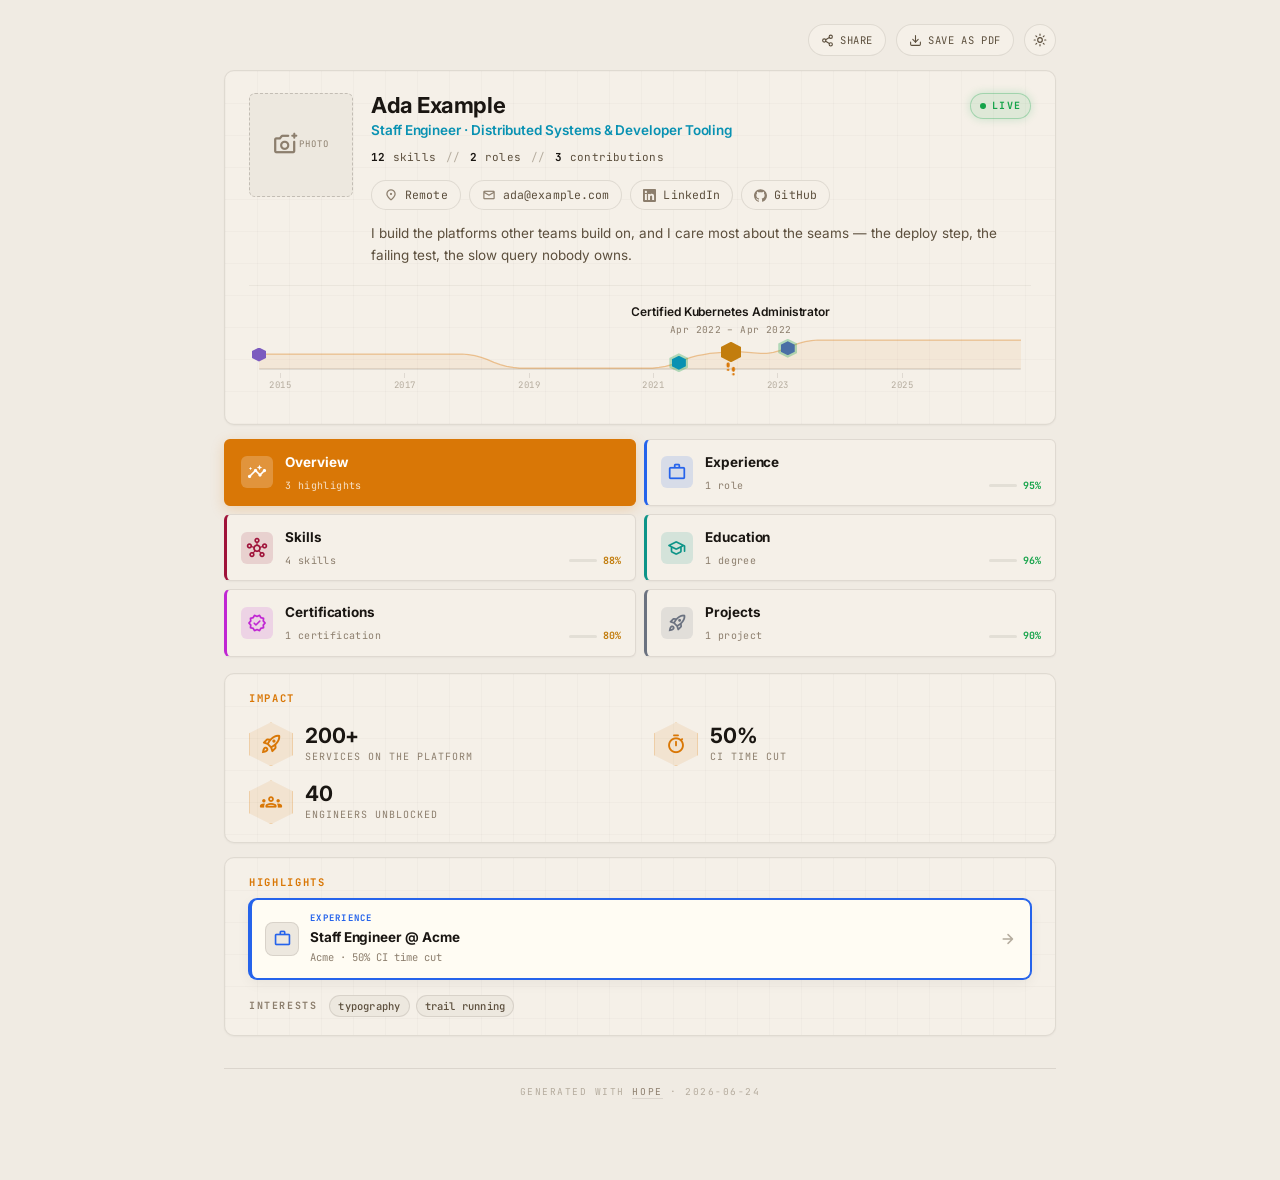
==== assets/templates/portfolio/index.html @ 8ae11060 "refactor(portfolio): render the whole page at runtime from one data.js Collapse ~90 build-time moust" ====
<!doctype html>
<html lang="en" data-theme="light">
<head>
<meta charset="utf-8" />
<meta name="viewport" content="width=device-width, initial-scale=1" />
<title>Ada Example — Portfolio</title>
<meta name="description" content="Staff engineer who builds the platforms other teams build on — scaled a deploy pipeline to 200+ services and cut CI time in half." />
<!-- Share target. Empty at generation time; the publish skill rewrites content=""
     to the live GitHub Pages URL (https://<owner>.github.io/<repo>/) before the
     final deploy push, so the Share button copies the canonical published link.
     Opened locally before publish, the button falls back to window.location.href. -->
<meta name="hope:share-url" content="" />
<!-- OG / link-preview meta — how this link unfurls rich on LinkedIn / X / WhatsApp.
     og:url, og:image and twitter:image ship empty; the publish skill stamps them with
     ABSOLUTE URLs (SITE_URL and SITE_URL + og-image.png) before the final deploy push.
     The 1200×630 og-image.png is screenshotted from the skill-generated share-card.html. -->
<meta property="og:type" content="profile" />
<meta property="og:title" content="Ada Example — Staff Engineer · Distributed Systems &amp; Developer Tooling" />
<meta property="og:description" content="Staff engineer who builds the platforms other teams build on — scaled a deploy pipeline to 200+ services and cut CI time in half." />
<meta property="og:url" content="" />
<meta property="og:image" content="" />
<meta property="og:image:width" content="1200" />
<meta property="og:image:height" content="630" />
<meta name="twitter:card" content="summary_large_image" />
<meta name="twitter:title" content="Ada Example — Staff Engineer · Distributed Systems &amp; Developer Tooling" />
<meta name="twitter:description" content="Staff engineer who builds the platforms other teams build on — scaled a deploy pipeline to 200+ services and cut CI time in half." />
<meta name="twitter:image" content="" />
<link rel="canonical" href="" />
<!-- Provenance (disclosed, not hidden): a standards-based generator tag + a
     schema.org ProfilePage so recruiters/crawlers can read who made this and with what.
     This is the user's file under MIT — see the footer note; it's theirs to keep or remove. -->
<meta name="generator" content="Hope — github.com/oneconsciousness/job-hunt-with-hope" />
<script type="application/ld+json">
{
  "@context": "https://schema.org",
  "@type": "ProfilePage",
  "dateCreated": "2026-06-24",
  "about": {
    "@type": "Person",
    "name": "Ada Example",
    "jobTitle": "Staff Engineer · Distributed Systems & Developer Tooling",
    "description": "Staff engineer who builds the platforms other teams build on — scaled a deploy pipeline to 200+ services and cut CI time in half.",
    "url": "https://example.github.io/portfolio/",
    "image": "",
    "sameAs": [
      "https://linkedin.com/in/example",
      "https://github.com/example"
    ]
  },
  "creator": {
    "@type": "SoftwareApplication",
    "name": "Hope",
    "applicationCategory": "BusinessApplication",
    "url": "https://github.com/oneconsciousness/job-hunt-with-hope"
  }
}
</script>
<link rel="preconnect" href="https://fonts.googleapis.com">
<link rel="preconnect" href="https://fonts.gstatic.com" crossorigin>
<link href="https://fonts.googleapis.com/css2?family=Inter:wght@400;500;600;700;800&family=JetBrains+Mono:wght@400;500;600;700&display=swap" rel="stylesheet">
<link href="https://fonts.googleapis.com/css2?family=Material+Symbols+Rounded:opsz,wght,FILL,GRAD@20..48,400..700,0..1,-50..200" rel="stylesheet">
<!-- Theme init — the ONE permitted inline script besides the JSON-LD above
     (modular contract: references/design-tokens.md § "Modular structure").
     It must run inline in <head>, before first paint, so a saved dark theme
     never flashes light while portfolio.js (classic, end-of-body) loads.
     portfolio.js re-applies the same theme idempotently and owns the toggle. -->
<script>
(function () {
  try {
    var t = localStorage.getItem('hope-portfolio-theme');
    if (t === 'light' || t === 'dark') document.documentElement.setAttribute('data-theme', t);
  } catch (e) {}
})();
</script>
<link rel="stylesheet" href="portfolio.css" />
</head>
<body>
<div class="wrap" id="top">

  <!--
    MOUNT-POINT OWNERSHIP (cross-file contract — canon §10):
      .seo-fallback        → static stamped; renderIdentity REMOVES it (replaced by .identity-row)
      #identity-mount      → renderIdentity (builds .identity-row); #throughline is a DIRECT child here
      #print-toc-links     → renderPrintTOC
      .section-grid#section-grid-mount → renderSectionGrid (appends .section-btn INTO it; never nests a 2nd .section-grid)
      <panes are appended DIRECTLY into .wrap by renderPanes — NO wrapper div>
      #footer-mount        → renderFooter
      #resume-view         → renderResumeView
    DIRECT-CHILD-OF-.wrap INVARIANT: .identity-card, .print-toc, every .section-pane,
      .footer, .section-grid, #resume-view MUST be direct children of .wrap
      (CSS L241-243 print order, L1069 grid-col-2, L1113 sticky rail).
    DIRECT-CHILD-OF-.identity-card INVARIANT: .identity-row AND #throughline are
      direct children (CSS L1098 .identity-card > .identity-row, L1105/1106 :has(> .tl-strip)).
  -->

  <!-- TOPBAR: static chrome (share/PDF/theme) — IDs/SVGs stay, no content tokens -->
  <div class="topbar materialize">
    <div class="share-wrap">
      <button id="share-btn" class="action-btn" type="button" aria-label="Share this portfolio" aria-haspopup="true" aria-expanded="false">
        <svg viewBox="0 0 24 24" fill="none" stroke="currentColor" stroke-width="2" stroke-linecap="round" stroke-linejoin="round"><circle cx="18" cy="5" r="3"></circle><circle cx="6" cy="12" r="3"></circle><circle cx="18" cy="19" r="3"></circle><path d="M8.59 13.51l6.83 3.98M15.41 6.51l-6.82 3.98"></path></svg>
        <span>Share</span>
      </button>
      <div id="share-menu" hidden role="menu" aria-label="Share this portfolio">
        <button class="share-item" type="button" role="menuitem" data-share="copy"><svg viewBox="0 0 24 24" fill="none" stroke="currentColor" stroke-width="2" stroke-linecap="round" stroke-linejoin="round"><path d="M10 13a5 5 0 0 0 7.54.54l3-3a5 5 0 0 0-7.07-7.07l-1.72 1.71"></path><path d="M14 11a5 5 0 0 0-7.54-.54l-3 3a5 5 0 0 0 7.07 7.07l1.71-1.71"></path></svg>Copy link</button>
        <button class="share-item" type="button" role="menuitem" data-share="linkedin"><svg xmlns="http://www.w3.org/2000/svg" viewBox="0 0 24 24" fill="currentColor"><path d="M20.447 20.452h-3.554v-5.569c0-1.328-.027-3.037-1.852-3.037-1.853 0-2.136 1.445-2.136 2.939v5.667H9.351V9h3.414v1.561h.046c.477-.9 1.637-1.85 3.37-1.85 3.601 0 4.267 2.37 4.267 5.455v6.286zM5.337 7.433c-1.144 0-2.063-.926-2.063-2.065 0-1.138.92-2.063 2.063-2.063 1.14 0 2.064.925 2.064 2.063 0 1.139-.925 2.065-2.064 2.065zm1.782 13.019H3.555V9h3.564v11.452zM22.225 0H1.771C.792 0 0 .774 0 1.729v20.542C0 23.227.792 24 1.771 24h20.451C23.2 24 24 23.227 24 22.271V1.729C24 .774 23.2 0 22.222 0h.003z"/></svg>LinkedIn</button>
        <button class="share-item" type="button" role="menuitem" data-share="x"><svg xmlns="http://www.w3.org/2000/svg" viewBox="0 0 24 24" fill="currentColor"><path d="M14.234 10.162 22.977 0h-2.072l-7.591 8.824L7.251 0H.258l9.168 13.343L.258 24H2.33l8.016-9.318L16.749 24h6.993zm-2.837 3.299-.929-1.329L3.076 1.56h3.182l5.965 8.532.929 1.329 7.754 11.09h-3.182z"/></svg>X</button>
        <button class="share-item" type="button" role="menuitem" data-share="whatsapp"><svg xmlns="http://www.w3.org/2000/svg" viewBox="0 0 24 24" fill="currentColor"><path d="M17.472 14.382c-.297-.149-1.758-.867-2.03-.967-.273-.099-.471-.148-.67.15-.197.297-.767.966-.94 1.164-.173.199-.347.223-.644.075-.297-.15-1.255-.463-2.39-1.475-.883-.788-1.48-1.761-1.653-2.059-.173-.297-.018-.458.13-.606.134-.133.298-.347.446-.52.149-.174.198-.298.298-.497.099-.198.05-.371-.025-.52-.075-.149-.669-1.612-.916-2.207-.242-.579-.487-.5-.669-.51-.173-.008-.371-.01-.57-.01-.198 0-.52.074-.792.372-.272.297-1.04 1.016-1.04 2.479 0 1.462 1.065 2.875 1.213 3.074.149.198 2.096 3.2 5.077 4.487.709.306 1.262.489 1.694.625.712.227 1.36.195 1.871.118.571-.085 1.758-.719 2.006-1.413.248-.694.248-1.289.173-1.413-.074-.124-.272-.198-.57-.347m-5.421 7.403h-.004a9.87 9.87 0 01-5.031-1.378l-.361-.214-3.741.982.998-3.648-.235-.374a9.86 9.86 0 01-1.51-5.26c.001-5.45 4.436-9.884 9.888-9.884 2.64 0 5.122 1.03 6.988 2.898a9.825 9.825 0 012.893 6.994c-.003 5.45-4.437 9.884-9.885 9.884m8.413-18.297A11.815 11.815 0 0012.05 0C5.495 0 .16 5.335.157 11.892c0 2.096.547 4.142 1.588 5.945L.057 24l6.305-1.654a11.882 11.882 0 005.683 1.448h.005c6.554 0 11.89-5.335 11.893-11.893a11.821 11.821 0 00-3.48-8.413Z"/></svg>WhatsApp</button>
        <button class="share-item" type="button" role="menuitem" data-share="email"><svg viewBox="0 0 24 24" fill="none" stroke="currentColor" stroke-width="2" stroke-linecap="round" stroke-linejoin="round"><path d="M4 4h16c1.1 0 2 .9 2 2v12c0 1.1-.9 2-2 2H4c-1.1 0-2-.9-2-2V6c0-1.1.9-2 2-2z"></path><polyline points="22,6 12,13 2,6"></polyline></svg>Email</button>
      </div>
    </div>
    <button id="pdf-btn" class="action-btn" type="button" aria-label="Save as PDF">
      <svg viewBox="0 0 24 24" fill="none" stroke="currentColor" stroke-width="2" stroke-linecap="round" stroke-linejoin="round"><path d="M21 15v4a2 2 0 0 1-2 2H5a2 2 0 0 1-2-2v-4"></path><path d="M7 10l5 5 5-5"></path><path d="M12 15V3"></path></svg>
      <span>Save as PDF</span>
    </button>
    <button id="theme-toggle" class="theme-toggle" aria-label="Toggle theme" type="button">
      <svg class="icon-sun" viewBox="0 0 24 24" fill="none" stroke="currentColor" stroke-width="2" stroke-linecap="round" stroke-linejoin="round"><circle cx="12" cy="12" r="4"></circle><path d="M12 2v2M12 20v2M4.93 4.93l1.41 1.41M17.66 17.66l1.41 1.41M2 12h2M20 12h2M4.93 19.07l1.41-1.41M17.66 6.34l1.41-1.41"></path></svg>
      <svg class="icon-moon" viewBox="0 0 24 24" fill="none" stroke="currentColor" stroke-width="2" stroke-linecap="round" stroke-linejoin="round"><path d="M21 12.79A9 9 0 1 1 11.21 3 7 7 0 0 0 21 12.79z"></path></svg>
    </button>
  </div>

  <!-- SEO FALLBACK: static, stamped, indexable. renderIdentity REMOVES this node. -->
  <div class="seo-fallback">
    <h1>Ada Example</h1>
    <p>Staff Engineer · Distributed Systems &amp; Developer Tooling</p>
    <p>I build the platforms other teams build on. Scaled deploys to 200+ services and halved CI time.</p>
  </div>

  <!-- IDENTITY CARD: shell only; renderIdentity builds .identity-row, prepended before #throughline -->
  <div class="identity-card materialize stagger-1" id="identity-mount">
    <!-- renderIdentity() builds .identity-row (photo + info) as a DIRECT child here -->
    <div id="throughline" class="tl-strip" role="group" aria-label="Career timeline" hidden></div>
  </div>

  <!-- PRINT TOC: shell; JS rebuilds links from present panes -->
  <nav class="print-toc" aria-hidden="true">
    <div class="print-toc-title">Contents</div>
    <div class="print-toc-links" id="print-toc-links"></div>
  </nav>

  <!-- SECTION GRID: the grid itself; renderSectionGrid appends .section-btn children INTO it -->
  <div class="section-grid materialize stagger-2" id="section-grid-mount"></div>

  <!-- PANES: renderPanes appends .section-pane nodes DIRECTLY into .wrap here (no wrapper). -->

  <!-- FOOTER: JS fills date/company -->
  <div class="footer" id="footer-mount"></div>

  <!-- RESUME VIEW: empty shell; renderResumeView() fills -->
  <div id="resume-view" hidden></div>

</div><!-- /.wrap -->

<!-- EXPORT CHOOSER (modal) ========================================= -->
<!-- Opened by #pdf-btn. THIS RELEASE it is the "Save résumé as PDF" dialog:
     picks resume style + font + fit, sets body.print-doc-resume.print-style-
     <style>, applies --resume-font (and floor-aware auto-fit --rfs when
     chosen) on #resume-view, closes, calls window.print(). Last choice
     persists in localStorage ('hope-resume-pref').
     PORTFOLIO PDF — gated for the next release; re-enable by restoring the
     Document fieldset (and the portfolio Style + Layout fieldsets that hung
     off it). The print engine — continuous-mode JS, portfolio print styles,
     print TOC, body-class plumbing — is kept intact; only this UI entry
     point is gone. The default no-class browser print (Cmd+P) still prints
     the paginated classic portfolio. -->
<div id="export-modal" hidden role="dialog" aria-modal="true" aria-labelledby="export-modal-title">
  <div class="export-backdrop" data-export-close></div>
  <div class="export-dialog">
    <div class="export-head">
      <h2 id="export-modal-title">Save résumé as PDF</h2>
      <button class="export-x" type="button" aria-label="Close" data-export-close>&times;</button>
    </div>
    <fieldset class="export-group" id="export-styles-resume">
      <legend class="export-group-label">Style</legend>
      <div class="export-opts">
        <label class="export-opt">
          <input type="radio" name="export-style-resume" value="classic" checked />
          <span class="opt-name">Classic<span class="opt-tag">Recommended</span></span>
          <span class="opt-desc">Timeless serif résumé — black on white, single column.</span>
        </label>
        <label class="export-opt">
          <input type="radio" name="export-style-resume" value="modern" />
          <span class="opt-name">Modern</span>
          <span class="opt-desc">Clean Inter sans-serif with one restrained orange accent.</span>
        </label>
        <label class="export-opt">
          <input type="radio" name="export-style-resume" value="compact" />
          <span class="opt-name">Compact</span>
          <span class="opt-desc">Dense — fits more per page, never below the readability floor.</span>
        </label>
      </div>
    </fieldset>
    <!-- Per-style default pre-selected by JS (classic → Georgia,
         modern/compact → Inter). Picking one overrides the résumé family via
         --resume-font on #resume-view. All ATS-safe system stacks. -->
    <fieldset class="export-group" id="export-font-resume">
      <legend class="export-group-label">Font</legend>
      <div class="export-opts">
        <label class="export-opt">
          <input type="radio" name="export-font-resume" value="georgia" checked />
          <span class="opt-name">Georgia (serif)</span>
        </label>
        <label class="export-opt">
          <input type="radio" name="export-font-resume" value="times" />
          <span class="opt-name">Times New Roman (serif)</span>
        </label>
        <label class="export-opt">
          <input type="radio" name="export-font-resume" value="inter" />
          <span class="opt-name">Inter (sans)</span>
        </label>
      </div>
    </fieldset>
    <fieldset class="export-group" id="export-fit-resume">
      <legend class="export-group-label">Fit</legend>
      <div class="export-opts export-opts-2">
        <label class="export-opt">
          <input type="radio" name="export-fit-resume" value="comfortable" checked />
          <span class="opt-name">Comfortable<span class="opt-tag">Recommended</span></span>
          <span class="opt-desc">Standard sizing.</span>
        </label>
        <label class="export-opt">
          <input type="radio" name="export-fit-resume" value="auto" />
          <span class="opt-name">Auto-fit</span>
          <span class="opt-desc">Tighten to fit fewer pages, never below the readability floor.</span>
        </label>
      </div>
    </fieldset>
    <div class="export-actions">
      <button class="export-cancel" type="button" data-export-close>Cancel</button>
      <button id="export-confirm" class="export-confirm" type="button">Save as PDF</button>
    </div>
  </div>
</div>

<!-- Classic scripts only — no type=module, no fetch(), no import: the folder
     must open perfectly by double-clicking index.html offline (file:// law,
     references/design-tokens.md § "Modular structure"). data.js loads first
     so window.HOPE_DATA exists before portfolio.js runs. -->
<script src="data.js"></script>
<script src="portfolio.js"></script>
</body>
</html>
---- assets/templates/portfolio/portfolio.css ----
:root {
  color-scheme: light dark;
  --bg: #F0EBE3; --surface: #E8E2D8; --surface-2: #EDE8DF;
  --card-bg: #F5F0E8; --card-bg-hover: #FAF6EE; --card-bg-active: #FFFCF3;
  --text-primary: #1A1612; --text-secondary: #5C4F3D; --text-muted: #8C7E6D; --text-dim: #B5AC9E;
  --accent-orange: #D97706; --accent-orange-hover: #B45309;
  --accent-orange-bg: rgba(217,119,6,0.10); --accent-orange-glow: 0 4px 14px rgba(217,119,6,0.22);
  --accent-cyan: #0891B2; --accent-cyan-soft: rgba(8,145,178,0.08); --accent-cyan-edge: rgba(8,145,178,0.20);
  --accent-emerald: #16A34A; --accent-emerald-bg: rgba(22,163,74,0.10);
  --accent-emerald-edge: rgba(22,163,74,0.30); --accent-emerald-glow: 0 0 10px rgba(22,163,74,0.20);
  --accent-violet: #7C5BBF; --accent-violet-bg: rgba(124,91,191,0.10); --accent-violet-edge: rgba(124,91,191,0.25);
  --accent-amber: #C27D0E; --accent-amber-bg: rgba(194,125,14,0.12); --accent-amber-edge: rgba(194,125,14,0.30);
  --accent-rose: #D43450;
  --accent-slate: #4A6FA5; --accent-slate-bg: rgba(74,111,165,0.10); --accent-slate-edge: rgba(74,111,165,0.30); /* experience — the timeline/app identity color (orange is chrome, never a category) */
  /* Runtime-renderer tokens (design-tokens.md §3b). data.js carries semantic values
     (level / category / confidence.band); portfolio.js resolves them to these var()s
     so zero hex leaks into data.js / portfolio.js. */
  /* 4 skill-tier tokens — color the 4-bar skill-level visual; seg color = LEVEL tier,
     never category. Alias accents so light/dark/print already track. */
  --skill-expert: var(--accent-cyan); --skill-advanced: var(--accent-emerald); --skill-proficient: var(--accent-amber); --skill-beginner: var(--accent-violet);
  /* 8 skill-category tokens — drive --cat-color (ledge + name only, never segs).
     css-contract §13 cat palette; dark/print overrides below match the accent pattern. */
  --cat-programming: var(--accent-cyan); --cat-tools: var(--accent-orange); --cat-languages: var(--accent-violet); --cat-methods: var(--accent-emerald);
  --cat-analytical: var(--accent-slate); --cat-design: #D43450; --cat-domain: var(--accent-amber); --cat-interpersonal: #6366F1;
  /* 3 integrity tokens — per-section confidence bars via --conf-color. Alias accents. */
  --integrity-high: var(--accent-emerald); --integrity-mid: var(--accent-amber); --integrity-low: var(--accent-rose);
  /* App colour code (founder-set) — per-section accent on the nav tiles; an app
     with no code falls back to --app-default (dark gray). overview + social = brand orange. */
  --app-overview: var(--accent-orange); --app-social: var(--accent-orange); --app-experience: #2563EB; --app-skills: #9F1239; --app-education: #0D9488; --app-certifications: #C026D3; --app-projects: #6B7280; --app-default: #6B7280;
  --border-default: rgba(31,22,14,0.10); --border-subtle: rgba(31,22,14,0.05); --border-hover: rgba(31,22,14,0.20);
  --radius-card: 8px; --radius-panel: 10px; --radius-button: 6px; --radius-pill: 9999px; --radius-tight: 3px;
  --shadow-sm: 0 1px 2px rgba(31,22,14,0.04); --shadow-md: 0 2px 8px rgba(31,22,14,0.06);
  --grid-line: rgba(31,22,14,0.04); --scan-line: rgba(31,22,14,0.02);
  --font-sans: "Inter", -apple-system, BlinkMacSystemFont, "Segoe UI", Roboto, sans-serif;
  --font-mono: "JetBrains Mono", "SF Mono", Consolas, monospace;
}
[data-theme="dark"] {
  --bg: #1A1612; --surface: #221D17; --surface-2: #2A241D;
  --card-bg: #1F1A14; --card-bg-hover: #261F18; --card-bg-active: #2D261D;
  --text-primary: #F0E7D5; --text-secondary: #B5A78F; --text-muted: #8C7E6D; --text-dim: #5C4F3D;
  --accent-orange: #FB923C; --accent-orange-hover: #FDBA74;
  --accent-orange-bg: rgba(251,146,60,0.14); --accent-orange-glow: 0 4px 14px rgba(251,146,60,0.30);
  --accent-cyan: #22D3EE; --accent-cyan-soft: rgba(34,211,238,0.10); --accent-cyan-edge: rgba(34,211,238,0.25);
  --accent-emerald: #34D572; --accent-emerald-bg: rgba(52,213,114,0.14);
  --accent-emerald-edge: rgba(52,213,114,0.30); --accent-emerald-glow: 0 0 12px rgba(52,213,114,0.25);
  --accent-violet: #A78BFA; --accent-violet-bg: rgba(167,139,250,0.12); --accent-violet-edge: rgba(167,139,250,0.30);
  --accent-amber: #F59E0B; --accent-amber-bg: rgba(245,158,11,0.14); --accent-amber-edge: rgba(245,158,11,0.30);
  --accent-rose: #F43F5E;
  --accent-slate: #7FA3D7; --accent-slate-bg: rgba(127,163,215,0.14); --accent-slate-edge: rgba(127,163,215,0.30);
  /* cat tokens that alias accents track automatically; only the two non-accent hues need a dark variant. */
  --cat-design: #F472B6; --cat-interpersonal: #818CF8;
  --border-default: rgba(240,231,213,0.08); --border-subtle: rgba(240,231,213,0.04); --border-hover: rgba(240,231,213,0.20);
  --grid-line: rgba(240,231,213,0.04); --scan-line: rgba(240,231,213,0.02);
}
* { box-sizing: border-box; }
html, body { margin: 0; padding: 0; }
body {
  font-family: var(--font-sans);
  background: var(--bg);
  color: var(--text-primary);
  line-height: 1.55;
  font-size: 14.5px;
  min-height: 100vh;
  -webkit-font-smoothing: antialiased;
  transition: background 0.3s ease, color 0.3s ease;
}
button { all: unset; cursor: pointer; box-sizing: border-box; }
img { display: block; }
@keyframes materialize { 0% { opacity: 0; transform: translateY(6px); } 100% { opacity: 1; transform: translateY(0); } }
@keyframes pulse-dot { 0%,100% { opacity: 1; transform: scale(1); } 50% { opacity: 0.55; transform: scale(0.85); } }
@keyframes scale-bar { from { transform: scaleX(0); transform-origin: left; } to { transform: scaleX(1); transform-origin: left; } }
.materialize { animation: materialize 0.4s ease-out forwards; }
.stagger-1 { animation-delay: 0.04s; opacity: 0; animation-fill-mode: forwards; }
.stagger-2 { animation-delay: 0.08s; opacity: 0; animation-fill-mode: forwards; }
.stagger-3 { animation-delay: 0.12s; opacity: 0; animation-fill-mode: forwards; }

.wrap { max-width: 880px; margin: 0 auto; padding: 24px 24px 80px; }
.material-symbols-rounded { font-variation-settings: 'opsz' 20, 'wght' 500, 'FILL' 0, 'GRAD' 0; user-select: none; vertical-align: middle; }

/* z-index 950: the materialize animation gives .topbar its own stacking context,
   so the share menu's z-index is trapped inside it — without this, later siblings
   (identity card, section panes) paint OVER the open menu. 950 beats content (0-2)
   and stays under the export modal (1000). */
.topbar { display: flex; justify-content: flex-end; align-items: center; gap: 10px; margin-bottom: 14px; position: relative; z-index: 950; }
.theme-toggle { width: 32px; height: 32px; border-radius: var(--radius-pill); background: var(--card-bg); border: 1px solid var(--border-default); color: var(--text-secondary); display: flex; align-items: center; justify-content: center; transition: all 0.2s; }
.theme-toggle:hover { border-color: var(--accent-orange); color: var(--accent-orange); transform: translateY(-1px); }
.theme-toggle svg { width: 14px; height: 14px; }
.theme-toggle .icon-moon { display: none; }
[data-theme="dark"] .theme-toggle .icon-sun { display: none; }
[data-theme="dark"] .theme-toggle .icon-moon { display: block; }
.action-btn { display: inline-flex; align-items: center; gap: 6px; height: 32px; padding: 0 12px; border-radius: var(--radius-pill); background: var(--card-bg); border: 1px solid var(--border-default); color: var(--text-secondary); font-family: var(--font-mono); font-size: 10.5px; letter-spacing: 0.06em; text-transform: uppercase; transition: all 0.2s; }
.action-btn:hover { border-color: var(--accent-orange); color: var(--accent-orange); transform: translateY(-1px); }
.action-btn svg { width: 13px; height: 13px; }
.action-btn.copied { border-color: var(--accent-emerald); color: var(--accent-emerald); }
/* ─── Print / Save-as-PDF ──────────────────────────────────────────────
   One click → a clean PDF, no fiddling. We (1) force colors so the cream/orange
   design survives, (2) expand every collapsed pane + card so the whole
   portfolio prints (not just the open tab), (3) keep cards intact across page
   breaks, and (4) drop the interactive chrome (topbar, chevrons). */
@page { size: Letter; margin: 0.5in 0.55in; }
@media print {
  :root { color-scheme: light; }
  html, body { background: #fff !important; }
  *, *::before, *::after { -webkit-print-color-adjust: exact; print-color-adjust: exact; }
  body { font-size: 11px; }
  .wrap { max-width: none; padding: 0; }
  .topbar { display: none !important; }
  /* Animations would otherwise leave staggered items at opacity:0 on the print canvas. */
  .materialize, .stagger-1, .stagger-2, .stagger-3 { animation: none !important; opacity: 1 !important; }
  /* Print every section, not just the active tab. */
  .section-grid { display: none !important; }
  .section-pane { display: block !important; }
  .section-pane[data-pane]::before {
    content: attr(data-pane);
    display: block;
    font-family: var(--font-mono); font-size: 10px; font-weight: 700;
    text-transform: uppercase; letter-spacing: 0.16em;
    color: var(--accent-orange);
    margin: 14px 0 8px;
  }
  /* Pane labels carry the app identity colors in print too. */
  .section-pane[data-pane="experience"]::before { color: var(--accent-slate); }
  .section-pane[data-pane="projects"]::before { color: var(--accent-cyan); }
  .section-pane[data-pane="education"]::before { color: var(--accent-violet); }
  .section-pane[data-pane="certifications"]::before { color: var(--accent-amber); }
  .section-pane:first-of-type::before { margin-top: 4px; }
  /* Expand all collapsed cards and hide the now-meaningless chevron. */
  .item-body { max-height: none !important; overflow: visible !important; }
  .chevron { display: none !important; }
  /* Keep SMALL units intact; let big containers (pane, card, group) break across
     pages. Keeping .section-pane/.item-card/.contrib-group together is what caused
     page-sized blank gaps — a container taller than one page can never "avoid". */
  .identity-card, .summary-band, .item-head, .contrib, .skill-cell, .edu-card {
    break-inside: avoid; page-break-inside: avoid;
  }
  /* Headers never strand at the bottom of a page — they stay with their content. */
  .section-pane[data-pane]::before, .item-head, .group-header, .skill-cat-header {
    break-after: avoid; page-break-after: avoid;
  }
  /* When a card fragments across pages, give each fragment its full border/bg. */
  .item-card, .contrib-group { box-decoration-break: clone; -webkit-box-decoration-break: clone; }
  p { orphans: 3; widows: 3; }
  .footer { break-before: avoid; page-break-before: avoid; }
  /* ── Print-weight diet — keep the brand, drop the rasterizers. ──
     Blurred glows/shadows are the no.1 PDF rasterization trigger; depth is
     carried by the existing 1px borders. (!important where the component's
     own rule sets a literal shadow later in source order.) */
  :root { --accent-orange-glow: none; --accent-emerald-glow: none; --shadow-sm: none; --shadow-md: none; }
  .live-pill, .active-pill, .metric-badge, .metric-badge.achieved,
  .skill-cat-header .ledge { box-shadow: none !important; }
  /* Scanlines stay (they're brand) — but as a pre-tiled 1×3 PNG with the
     light-theme --scan-line color baked in (print forces light), instead of a
     repeating-linear-gradient that becomes a viewer-hostile Type-4 PostScript
     shading. Opacity stays 0.30, same as on screen. */
  .item-card::before { background: url("[data-uri]") repeat !important; }
  /* Grid texture: ONE 32×32 PNG tile (light --grid-line baked in) replaces the
     2-axis gradient pair — kills the content-stream fill-op explosion. */
  .identity-card::before, .summary-band::before { background-image: url("[data-uri]") !important; }
  /* Accent bars + divider rules go solid in print — gradients are PDF shading
     functions, and a gradient with an alpha stop emits TWO (the color ramp
     plus a function-based alpha ramp). Zero-shading budget. */
  .item-card .accent-bar { background: var(--text-muted) !important; }
  .item-card.is-current .accent-bar { background: var(--accent-orange) !important; box-shadow: none !important; }
  .item-divider { background: var(--accent-cyan-edge) !important; }
}

/* ─── Export chooser print styles ──────────────────────────────────────
   The tuned block above IS "portfolio classic" — the default look when no
   print-doc-… / print-style-… class is on <body>, and the foundation every
   variant builds on. Everything below is scoped to the body classes that
   #export-modal sets right before window.print() (removed on afterprint):
     body.print-doc-portfolio + .print-style-classic | -ink | -showcase
     body.print-doc-resume    + .print-style-classic | -modern | -compact
   print-doc-portfolio.print-style-classic intentionally has no rules — it
   IS the foundation.
   PORTFOLIO PDF — gated for the next release; re-enable by restoring the
   Document fieldset. THIS RELEASE the modal sets the resume classes only,
   so the print-doc-portfolio variants below are inert (kept intact). The
   default no-class browser print (Cmd+P) still prints the paginated classic
   portfolio — that's the browser's native path, untouched. */
@media print {
  /* In-page chrome never prints, whichever document was chosen. */
  #export-modal, #share-menu { display: none !important; }
}

/* The two portfolio style variants below are intentionally NOT @media-print
   gated: their body classes exist only during the export lifecycle (set on
   confirm, removed on afterprint), and the Continuous layout measures the
   document height ON SCREEN — the variant's layout must be part of that
   measurement or the injected single page comes out the wrong height. A brief
   restyle flash before the print dialog opens is acceptable. */
  /* ── PORTFOLIO · INK — conservative monochrome for corporate submissions.
        White bg, near-black text, no textures/scanlines/grid, no color
        accents; rules, weight and spacing carry the hierarchy. ── */
  body.print-doc-portfolio.print-style-ink {
    --bg: #fff; --surface: #fff; --surface-2: #fff;
    --card-bg: #fff; --card-bg-hover: #fff; --card-bg-active: #fff;
    --text-primary: #111; --text-secondary: #333; --text-muted: #555; --text-dim: #888;
    --accent-orange: #111; --accent-orange-hover: #111; --accent-orange-bg: transparent; --accent-orange-glow: none;
    --accent-cyan: #111; --accent-cyan-soft: transparent; --accent-cyan-edge: #c8c8c8;
    --accent-emerald: #111; --accent-emerald-bg: transparent; --accent-emerald-edge: #c8c8c8; --accent-emerald-glow: none;
    --accent-violet: #111; --accent-violet-bg: transparent; --accent-violet-edge: #c8c8c8;
    --accent-amber: #555; --accent-amber-bg: transparent; --accent-amber-edge: #c8c8c8;
    --accent-rose: #111;
    --accent-slate: #111; --accent-slate-bg: transparent; --accent-slate-edge: #c8c8c8;
    /* skill-tier + integrity + 6 cat tokens alias accents already forced monochrome above;
       only the two non-accent cat hues need an explicit ink override (matches L225 --cat-color: #333). */
    --cat-design: #333; --cat-interpersonal: #333;
    --border-default: #cfcfcf; --border-subtle: #e4e4e4; --border-hover: #aaa;
    --shadow-sm: none; --shadow-md: none;
    --grid-line: transparent; --scan-line: transparent;
  }
  body.print-doc-portfolio.print-style-ink .identity-card::before,
  body.print-doc-portfolio.print-style-ink .summary-band::before,
  body.print-doc-portfolio.print-style-ink .item-card::before { display: none !important; }
  /* Overview panel in ink: hexes + chips are already covered by the .hex-kpi
     .hex and .skill-chip rules below — no extra rules needed. */
  body.print-doc-portfolio.print-style-ink .item-card.is-current .accent-bar { background: #111 !important; box-shadow: none; }
  body.print-doc-portfolio.print-style-ink .live-pill,
  body.print-doc-portfolio.print-style-ink .active-pill { background: transparent; border-color: #c8c8c8; color: #111; box-shadow: none; }
  body.print-doc-portfolio.print-style-ink .live-pill .dot { background: #111; animation: none; }
  body.print-doc-portfolio.print-style-ink .metric-badge { box-shadow: none; }
  body.print-doc-portfolio.print-style-ink .skill-chip { background: transparent !important; color: #111 !important; border-color: #c8c8c8 !important; }
  body.print-doc-portfolio.print-style-ink .contrib { border-left-color: #111; }
  body.print-doc-portfolio.print-style-ink .contrib-impact p { color: #333 !important; }
  body.print-doc-portfolio.print-style-ink .contrib-impact .material-symbols-rounded { color: #555 !important; }
  body.print-doc-portfolio.print-style-ink .group-header .material-symbols-rounded,
  body.print-doc-portfolio.print-style-ink .group-header .title { color: #333 !important; }
  body.print-doc-portfolio.print-style-ink .group-header .bar { background: #d8d8d8 !important; }
  body.print-doc-portfolio.print-style-ink .hex-kpi .hex { background: transparent; border-color: #c8c8c8; color: #111; }
  body.print-doc-portfolio.print-style-ink .org-fallback { background: #f2f2f2; border-color: #cfcfcf; color: #111; }
  body.print-doc-portfolio.print-style-ink .competency { color: #333; border-bottom-color: #999; }
  /* filter: grayscale rasterizes everything it touches in the print pipeline —
     allowed ONLY on true raster images (cost bounded to their own pixels),
     never on anything containing text or vector fills. The level-bar segs are
     inline-styled, so !important does the monochrome swap; the ledge follows
     the --cat-color override (its glow is killed above). */
  body.print-doc-portfolio.print-style-ink .org-logo,
  body.print-doc-portfolio.print-style-ink .photo-upload img { filter: grayscale(1); }
  body.print-doc-portfolio.print-style-ink .level-bar .seg { background: #555 !important; }
  body.print-doc-portfolio.print-style-ink .skill-cat-header .ledge { box-shadow: none; }
  body.print-doc-portfolio.print-style-ink .skill-cat { --cat-color: #333 !important; }
  /* Hardcoded rgba contrib type-icon accents bypass the token swap — force monochrome. */
  body.print-doc-portfolio.print-style-ink .contrib-head .type-icon { color: #555 !important; }

  /* ── PORTFOLIO · SHOWCASE — designer-forward (Behance-inspired): bigger
        display type for the name + section openers, more whitespace, color
        kept, projects elevated to print FIRST after identity (CSS order). ── */
  body.print-doc-portfolio.print-style-showcase .wrap { display: flex; flex-direction: column; }
  body.print-doc-portfolio.print-style-showcase .wrap > * { order: 2; }
  body.print-doc-portfolio.print-style-showcase .wrap > .identity-card { order: 0; }
  /* Contents strip rides at the same order as identity — the flexbox DOM-order
     tie-break keeps it right after the identity card. */
  body.print-doc-portfolio.print-style-showcase .wrap > .print-toc { order: 0; }
  /* The Overview pane (when shipped) rides at order 0 too — the DOM tie-break
     lands it right after the contents strip, ahead of the elevated projects
     pane. When show_summary is stripped, the selector simply matches nothing. */
  body.print-doc-portfolio.print-style-showcase .wrap > .section-pane[data-pane="overview"] { order: 0; }
  body.print-doc-portfolio.print-style-showcase .wrap > .section-pane[data-pane="projects"] { order: 1; }
  body.print-doc-portfolio.print-style-showcase .wrap > .footer { order: 3; }
  body.print-doc-portfolio.print-style-showcase { font-size: 11.5px; }
  body.print-doc-portfolio.print-style-showcase h1.name { font-size: 30pt; line-height: 1.05; letter-spacing: -0.02em; }
  body.print-doc-portfolio.print-style-showcase .headline { font-size: 13pt; }
  body.print-doc-portfolio.print-style-showcase .summary { font-size: 14px; line-height: 1.7; }
  body.print-doc-portfolio.print-style-showcase .identity-card { padding: 30px 30px; margin-bottom: 26px; }
  body.print-doc-portfolio.print-style-showcase .section-pane[data-pane]::before {
    font-family: var(--font-sans); font-size: 17pt; font-weight: 800;
    text-transform: capitalize; letter-spacing: -0.01em; margin: 30px 0 14px;
  }
  body.print-doc-portfolio.print-style-showcase .section-pane:first-of-type::before { margin-top: 14px; }
  body.print-doc-portfolio.print-style-showcase .item-card { margin-bottom: 14px; }
  body.print-doc-portfolio.print-style-showcase .item-head { padding: 16px 18px 16px 21px; }
  body.print-doc-portfolio.print-style-showcase .item-body-inner { padding-bottom: 22px; gap: 16px; }

/* ── RESUME document — swap the portfolio for #resume-view. ──
     Intentionally NOT @media-print gated (same reasoning as the portfolio
     variants above): the export modal's Auto-fit measures #resume-view's
     height ON SCREEN while these body classes are set — they exist only
     during the export lifecycle — so the measured layout must BE the printed
     layout. A brief restyle flash before the print dialog opens is fine. */
  /* ── READABILITY FLOOR — recruiters reject smaller ──
        Hard constraints for every resume style and for auto-fit:
          · body text never below 10pt   (compact's base IS 10pt — it never shrinks)
          · line-height never below 1.2  (compact sits exactly at the 1.2 floor)
          · page margins never below 0.5in (@page 0.5in/0.55in is already the floor)
        Auto-fit scales type via --rfs on #resume-view (default 1), clamped in
        JS (RESUME_MIN_BODY_PT / RESUME_MIN_LEADING) to
        floor-scale = 10pt / style-base-pt:
          classic 11pt → 0.909 · modern 10.5pt → 0.952 · compact 10pt → 1.0.
        Density beyond the floor comes from spacing, margins and leading —
        never from smaller type. */
  body.print-doc-resume .topbar,
  body.print-doc-resume .identity-card,
  body.print-doc-resume .print-toc,
  body.print-doc-resume .section-grid,
  body.print-doc-resume .section-pane,
  body.print-doc-resume .footer { display: none !important; }
  /* Measurement = print geometry: the on-screen auto-fit measure must see the
     same content box the printed page lays out (the print block's .wrap reset
     only applies at print time). */
  body.print-doc-resume { background: #fff; }
  body.print-doc-resume .wrap { max-width: none; padding: 0; }
  body.print-doc-resume #resume-view { display: block !important; background: #fff; color: #111; }
  /* Shared resume bones — ATS-safe, style-independent. */
  body.print-doc-resume #resume-view h1,
  body.print-doc-resume #resume-view h2,
  body.print-doc-resume #resume-view h3,
  body.print-doc-resume #resume-view p { margin: 0; }
  body.print-doc-resume #resume-view h2 { break-after: avoid; page-break-after: avoid; }
  body.print-doc-resume .resume-entry { break-inside: avoid; page-break-inside: avoid; }
  body.print-doc-resume #resume-view li { orphans: 2; widows: 2; }
  /* Title left, dates right — flex, not a table: copies out as linear text,
     so the PDF still passes the plain-text ATS paste test. */
  body.print-doc-resume .resume-entry-head { display: flex; justify-content: space-between; align-items: baseline; gap: 12px; }
  body.print-doc-resume .resume-dates { white-space: nowrap; }

  /* ── RESUME · CLASSIC — the timeless serif résumé: single column, black
        on white, centered name, ruled caps headings, traditional margins
        (#resume-view padding + the 0.5in/0.55in @page margin ≈ 1in).
        Font sizes ride --rfs (auto-fit scale, floor 0.909) and the family
        rides --resume-font (the dialog's Font override). ── */
  body.print-doc-resume.print-style-classic #resume-view {
    font-family: var(--resume-font, Georgia, 'Charter', 'Times New Roman', serif);
    font-size: calc(11pt * var(--rfs, 1)); line-height: 1.35; padding: 0.5in 0.45in;
  }
  body.print-doc-resume.print-style-classic #resume-view h1 { font-size: calc(22pt * var(--rfs, 1)); font-weight: 400; text-align: center; letter-spacing: 0.04em; }
  body.print-doc-resume.print-style-classic .resume-headline { text-align: center; font-size: calc(11pt * var(--rfs, 1)); margin-top: 2pt; }
  body.print-doc-resume.print-style-classic .resume-contact { text-align: center; font-size: calc(10pt * var(--rfs, 1)); margin-top: 3pt; }
  body.print-doc-resume.print-style-classic .resume-header { margin-bottom: 16pt; }
  body.print-doc-resume.print-style-classic #resume-view h2 { font-size: calc(11pt * var(--rfs, 1)); font-weight: 700; text-transform: uppercase; letter-spacing: 0.10em; border-bottom: 0.75pt solid #111; padding-bottom: 2pt; margin: 14pt 0 6pt; }
  body.print-doc-resume.print-style-classic #resume-view h3 { font-size: calc(11pt * var(--rfs, 1)); font-weight: 700; }
  body.print-doc-resume.print-style-classic .resume-entry { margin: 0 0 9pt; }
  body.print-doc-resume.print-style-classic .resume-org,
  body.print-doc-resume.print-style-classic .resume-dates { font-size: calc(10.5pt * var(--rfs, 1)); font-style: italic; }
  body.print-doc-resume.print-style-classic #resume-view ul { margin: 3pt 0 0; padding-left: 14pt; }
  body.print-doc-resume.print-style-classic #resume-view li { margin: 0 0 2.5pt; }
  /* One bolded key sub-phrase per bullet (see #resume-view authoring comments). */
  body.print-doc-resume.print-style-classic #resume-view strong { font-weight: 700; }
  /* Links: resume-convention subtle — inherit the ink, thin underline.
     No web-blue, no color shift; hrefs still print as clickable PDF annotations. */
  body.print-doc-resume.print-style-classic #resume-view a { color: inherit; text-decoration: underline; text-decoration-thickness: 0.5pt; text-underline-offset: 2pt; }

  /* ── RESUME · MODERN — Inter, compact left-aligned header, thin rules,
        one restrained orange accent on the name + section rules only.
        Fixed #D97706 (not the token) so dark-theme printing stays correct.
        Font sizes ride --rfs (floor 0.952); family rides --resume-font. ── */
  body.print-doc-resume.print-style-modern #resume-view {
    font-family: var(--resume-font, var(--font-sans));
    font-size: calc(10.5pt * var(--rfs, 1)); line-height: 1.4; color: #1a1a1a; padding: 0.35in 0.45in;
  }
  /* No negative letter-spacing anywhere in #resume-view — ATS-safety rule. */
  body.print-doc-resume.print-style-modern #resume-view h1 { font-size: calc(23pt * var(--rfs, 1)); font-weight: 700; color: #D97706; }
  body.print-doc-resume.print-style-modern .resume-headline { font-size: calc(11pt * var(--rfs, 1)); font-weight: 600; margin-top: 1pt; }
  body.print-doc-resume.print-style-modern .resume-contact { font-size: calc(9.5pt * var(--rfs, 1)); color: #555; margin-top: 2pt; }
  body.print-doc-resume.print-style-modern .resume-header { margin-bottom: 14pt; }
  body.print-doc-resume.print-style-modern #resume-view h2 { font-size: calc(9pt * var(--rfs, 1)); font-weight: 700; text-transform: uppercase; letter-spacing: 0.14em; color: #444; border-bottom: 0.5pt solid #D97706; padding-bottom: 2pt; margin: 16pt 0 6pt; }
  body.print-doc-resume.print-style-modern #resume-view h3 { font-size: calc(11pt * var(--rfs, 1)); font-weight: 600; }
  body.print-doc-resume.print-style-modern .resume-entry { margin: 0 0 9pt; }
  body.print-doc-resume.print-style-modern .resume-org,
  body.print-doc-resume.print-style-modern .resume-dates { font-size: calc(9.5pt * var(--rfs, 1)); color: #555; }
  body.print-doc-resume.print-style-modern #resume-view ul { margin: 4pt 0 0; padding-left: 13pt; }
  body.print-doc-resume.print-style-modern #resume-view li { margin: 0 0 3pt; }
  /* One bolded key sub-phrase per bullet (see #resume-view authoring comments). */
  body.print-doc-resume.print-style-modern #resume-view strong { font-weight: 700; }
  /* Links inherit the ink; the accent tints ONLY the contact line's underline —
     bullets keep a plain underline. Restrained accent, never web-blue. */
  body.print-doc-resume.print-style-modern #resume-view a { color: inherit; text-decoration: underline; text-decoration-thickness: 0.5pt; text-underline-offset: 2pt; }
  body.print-doc-resume.print-style-modern .resume-contact a { text-decoration-color: #D97706; }

  /* ── RESUME · COMPACT — dense one-pager AT the readability floor: body is
        exactly 10pt (never smaller — its --rfs floor scale is 1.0, so
        auto-fit cannot shrink it), leading exactly 1.2, the 0.5in/0.55in
        @page margin IS the margin floor (no extra padding). Density is bought
        with tight spacing and margins only — never with sub-10pt type. ── */
  body.print-doc-resume.print-style-compact #resume-view {
    font-family: var(--resume-font, var(--font-sans));
    font-size: calc(10pt * var(--rfs, 1)); line-height: 1.2; padding: 0;
  }
  body.print-doc-resume.print-style-compact #resume-view h1 { font-size: calc(16pt * var(--rfs, 1)); font-weight: 700; }
  body.print-doc-resume.print-style-compact .resume-headline { font-size: calc(10.5pt * var(--rfs, 1)); font-weight: 600; margin-top: 1pt; }
  body.print-doc-resume.print-style-compact .resume-contact { font-size: calc(10pt * var(--rfs, 1)); color: #444; margin-top: 1pt; }
  body.print-doc-resume.print-style-compact .resume-header { margin-bottom: 8pt; }
  body.print-doc-resume.print-style-compact #resume-view h2 { font-size: calc(10pt * var(--rfs, 1)); font-weight: 700; text-transform: uppercase; letter-spacing: 0.08em; border-bottom: 0.5pt solid #999; padding-bottom: 1pt; margin: 7pt 0 2.5pt; }
  body.print-doc-resume.print-style-compact #resume-view h3 { font-size: calc(10pt * var(--rfs, 1)); font-weight: 700; }
  body.print-doc-resume.print-style-compact .resume-entry { margin: 0 0 4.5pt; }
  body.print-doc-resume.print-style-compact .resume-org,
  body.print-doc-resume.print-style-compact .resume-dates { font-size: calc(10pt * var(--rfs, 1)); color: #444; }
  body.print-doc-resume.print-style-compact #resume-view ul { margin: 1pt 0 0; padding-left: 11pt; }
  body.print-doc-resume.print-style-compact #resume-view li { margin: 0 0 1pt; }
  /* One bolded key sub-phrase per bullet (see #resume-view authoring comments).
     700 holds at 10pt; drop to 600 ONLY if it muddies in the printed PDF — judge by eye. */
  body.print-doc-resume.print-style-compact #resume-view strong { font-weight: 700; }
  /* Links: inherit the ink + thin underline. No color shift at 10pt density. */
  body.print-doc-resume.print-style-compact #resume-view a { color: inherit; text-decoration: underline; text-decoration-thickness: 0.5pt; text-underline-offset: 1.5pt; }

.identity-card { position: relative; background: var(--card-bg); border: 1px solid var(--border-default); border-radius: var(--radius-panel); padding: 22px 24px; margin-bottom: 14px; box-shadow: var(--shadow-sm); overflow: hidden; }
.identity-card::before { content: ""; position: absolute; inset: 0; pointer-events: none; opacity: 0.55; background-image: linear-gradient(var(--grid-line) 1px, transparent 1px), linear-gradient(90deg, var(--grid-line) 1px, transparent 1px); background-size: 32px 32px; z-index: 0; }
.identity-card > * { position: relative; z-index: 1; }
.identity-row { display: flex; align-items: flex-start; gap: 18px; }
.photo-upload { position: relative; width: 104px; height: 104px; border-radius: var(--radius-button); background: var(--surface-2); border: 1.5px dashed var(--border-hover); display: flex; flex-direction: column; align-items: center; justify-content: center; cursor: pointer; flex-shrink: 0; overflow: hidden; transition: all 0.2s; color: var(--text-muted); font-family: var(--font-mono); font-size: 9px; letter-spacing: 0.10em; text-transform: uppercase; }
.photo-upload:hover { border-color: var(--accent-orange); color: var(--accent-orange); background: var(--accent-orange-bg); }
.photo-upload .material-symbols-rounded { font-size: 26px; margin-bottom: 2px; }
.photo-upload.has-photo { border-style: solid; border-color: var(--accent-emerald); padding: 0; background: transparent; }
.photo-upload.has-photo .upload-prompt { display: none; }
/* The baked headshot is ~480px source → object-fit:cover downscale stays crisp at 104px (and on hi-DPI). */
.photo-upload img { width: 100%; height: 100%; object-fit: cover; display: none; }
.photo-upload.has-photo img { display: block; }
.photo-upload input[type="file"] { position: absolute; inset: 0; opacity: 0; cursor: pointer; }
.photo-remove { position: absolute; top: -4px; right: -4px; width: 18px; height: 18px; border-radius: 50%; background: var(--accent-rose); border: 2px solid var(--card-bg); display: none; align-items: center; justify-content: center; color: white; cursor: pointer; z-index: 2; }
.photo-remove .material-symbols-rounded { font-size: 11px; }
.photo-upload.has-photo:hover .photo-remove { display: flex; }

/* ─── PUBLISHED-MODE CONTRACT — every editing affordance AND builder
   diagnostic gates on html[data-hope-mode=published] ─────────────────────
   A published copy carries data-hope-mode="published" on the <html> element,
   stamped by the publish skill into the STAGED site/index.html only. The
   generated/local file NEVER carries it — it stays the owner's editable copy.
   Under the flag a visitor sees a finished site, not an editor or a draft:
     · photo upload fully inert — pointer-events none (which also kills the
       :hover ring — hover can't engage on a pointer-events:none element),
       upload prompt hidden, remove × never shown, and with no baked photo
       the box hides entirely rather than invite an upload;
     · the matching JS gate (document.documentElement.dataset.hopeMode ===
       'published') disables the file input and SKIPS the photo localStorage
       read/write, so a visitor's stale localStorage never shadows the
       owner's baked photo;
     · the section-grid INTEGRITY bars (the % on each app tile) are hidden —
       that percentage is a data-confidence diagnostic for the OWNER ("this
       section is thin"), never a recruiter-facing grade. It already never
       prints (the grid is hidden in all print modes); this keeps it off the
       live site too.
   Visitor FEATURES are deliberately NOT gated: theme toggle (its
   localStorage persistence is a per-visitor preference), Share menu,
   Save-as-PDF, section-grid navigation, card expansion.
   ANY FUTURE editable or builder-facing diagnostic added to this template
   MUST ride the same flag — CSS scoped under html[data-hope-mode="published"],
   JS behind the same dataset.hopeMode check. */
html[data-hope-mode="published"] .photo-upload { pointer-events: none; cursor: default; }
html[data-hope-mode="published"] .photo-upload .upload-prompt { display: none; }
html[data-hope-mode="published"] .photo-upload:not(.has-photo) { display: none; }
html[data-hope-mode="published"] .photo-remove { display: none !important; }
html[data-hope-mode="published"] .section-btn .integrity { display: none; }

.identity-info { flex: 1; min-width: 0; }
.identity-top { display: flex; align-items: flex-start; justify-content: space-between; gap: 10px; }
.identity-name-block { flex: 1; min-width: 0; }
h1.name { margin: 0 0 2px; font-size: 22px; font-weight: 700; letter-spacing: -0.02em; color: var(--text-primary); line-height: 1.15; }
.headline { margin: 0; color: var(--accent-cyan); font-size: 13.5px; font-weight: 600; letter-spacing: -0.005em; }
.live-pill { display: inline-flex; align-items: center; gap: 6px; padding: 4px 9px; background: var(--accent-emerald-bg); border: 1px solid var(--accent-emerald-edge); border-radius: var(--radius-pill); color: var(--accent-emerald); font-family: var(--font-mono); font-size: 10px; font-weight: 700; letter-spacing: 0.12em; text-transform: uppercase; flex-shrink: 0; box-shadow: var(--accent-emerald-glow); }
.live-pill .dot { width: 6px; height: 6px; border-radius: 50%; background: var(--accent-emerald); animation: pulse-dot 2s ease-in-out infinite; }
.stats-row { display: flex; flex-wrap: wrap; gap: 6px; margin-top: 8px; color: var(--text-secondary); font-family: var(--font-mono); font-size: 11px; letter-spacing: 0.02em; }
.stats-row strong { color: var(--text-primary); font-weight: 700; }
.stats-row .sep { color: var(--text-dim); margin: 0 4px; }
/* Contact row — uniform pills (icon + text), one per detail; the pill + icon
   signal a clickable detail, so the external-link arrow is dropped as clutter. */
.contact-row { display: flex; flex-wrap: wrap; gap: 8px; margin-top: 14px; }
.contact-row .item { display: inline-flex; align-items: center; gap: 7px; padding: 5px 12px; background: var(--card-bg); border: 1px solid var(--border-default); border-radius: var(--radius-pill); font-family: var(--font-mono); font-size: 11.5px; letter-spacing: 0.01em; color: var(--text-secondary); text-decoration: none; transition: border-color 0.15s, background 0.15s, color 0.15s; }
.contact-row a.item:hover { border-color: var(--border-hover); background: var(--card-bg-hover); color: var(--text-primary); }
.contact-row .item .material-symbols-rounded { font-size: 14px; color: var(--text-muted); }
.contact-row .item svg { width: 13px; height: 13px; flex-shrink: 0; color: var(--text-muted); }
.contact-row .item .ext { display: none; }
.summary { margin: 12px 0 0; color: var(--text-secondary); font-size: 13.5px; line-height: 1.65; max-width: 640px; }

/* ─── Overview panel (opt-in) — curated hero stats + interests ─────────
   The inner panel of the Overview app (#pane-overview > .summary-band).
   Identity-card family: same panel tokens + 32px grid texture, no new colors.
   Rendered only when the user opted in (CuratedPortfolio.show_summary); the
   portfolio skill strips the Overview tile + pane conditionals otherwise, so
   these rules are inert on no-summary pages. */
.summary-band { position: relative; background: var(--card-bg); border: 1px solid var(--border-default); border-radius: var(--radius-panel); padding: 16px 24px 18px; margin-bottom: 14px; box-shadow: var(--shadow-sm); overflow: hidden; }
.summary-band::before { content: ""; position: absolute; inset: 0; pointer-events: none; opacity: 0.55; background-image: linear-gradient(var(--grid-line) 1px, transparent 1px), linear-gradient(90deg, var(--grid-line) 1px, transparent 1px); background-size: 32px 32px; z-index: 0; }
.summary-band > * { position: relative; z-index: 1; }
/* Impact rides in its own card now. Hide a band that ends up empty — no KPIs, or
   no visible feed strip + no interests — so a sparse portfolio never shows a
   blank panel. :has() is progressively enhanced; unsupported browsers keep the
   (rare) empty card rather than break. */
.summary-band.metrics-band:not(:has(.summary-stat)) { display: none; }
.summary-band.feed-band:not(:has(.overview-strip:not([hidden]))):not(:has(.summary-interests)) { display: none; }
.summary-stats { display: grid; grid-template-columns: repeat(2, minmax(0, 1fr)); gap: 14px 28px; align-items: start; }
/* "Impact" heading spans the full first flex line so the KPIs wrap beneath it
   (style inherited from .overview-strip-title — same as Latest from / Highlights). */
.summary-stats .summary-stats-title { grid-column: 1 / -1; margin: 0 0 2px; }
/* Scaled-up hex KPI: same clip-path/orange tint via the .hex-kpi classes, ~2×
   size. Scoped selectors out-rank the later .hex-kpi base rules (specificity),
   and ink's monochrome .hex-kpi overrides keep covering these for free. */
.summary-band .hex-kpi { gap: 12px; }
.summary-band .hex-kpi .hex { width: 44px; height: 44px; border-radius: 6px; flex-shrink: 0; }
.summary-band .hex-kpi .hex .material-symbols-rounded { font-size: 22px; }
.summary-stat .stat-text { display: flex; flex-direction: column; gap: 2px; min-width: 0; }
.summary-stat .stat-value { font-size: 21px; font-weight: 700; letter-spacing: -0.01em; color: var(--text-primary); line-height: 1.1; }
.summary-stat .stat-label { font-family: var(--font-mono); font-size: 10px; text-transform: uppercase; letter-spacing: 0.10em; color: var(--text-muted); }
.summary-interests { display: flex; align-items: center; flex-wrap: wrap; gap: 6px; margin-top: 16px; }
.summary-interests .interests-eyebrow { font-family: var(--font-mono); font-size: 10px; font-weight: 700; text-transform: uppercase; letter-spacing: 0.16em; color: var(--text-muted); margin-right: 6px; }
/* Neutral chips — skill-chip bones, no category colors. */
.summary-interests .skill-chip { background: var(--surface-2); color: var(--text-secondary); border-color: var(--border-default); }

.section-grid { display: grid; grid-template-columns: 1fr 1fr; gap: 8px; margin-bottom: 16px; }
.section-btn { background: var(--card-bg); border: 1px solid var(--border-default); border-radius: var(--radius-button); padding: 12px 14px; display: flex; align-items: center; gap: 12px; text-align: left; font-family: inherit; box-shadow: var(--shadow-sm); transition: all 0.2s ease; }
/* App identity colors — the timeline's type palette threads into each app's
   tile and content borders (color = navigation: the slate hex on the
   timeline leads to the slate-edged app). Fill stays BRAND orange on the
   active tile; identity lives in borders only. Orange is chrome, never a
   category. Overview and Skills aren't timeline types — they stay neutral. */
/* App colour code — each tile's accent (3px left border + icon); an app with no
   code falls back to --app (dark gray). overview + social = brand orange. */
.section-btn { --app: var(--app-default); border-left: 3px solid var(--app); }
.section-btn[data-section="overview"] { --app: var(--app-overview); }
.section-btn[data-section="experience"] { --app: var(--app-experience); }
.section-btn[data-section="skills"] { --app: var(--app-skills); }
.section-btn[data-section="education"] { --app: var(--app-education); }
.section-btn[data-section="certifications"] { --app: var(--app-certifications); }
.section-btn[data-section="projects"] { --app: var(--app-projects); }
.section-btn[data-section="social"] { --app: var(--app-social); }
.section-btn:hover { background: var(--card-bg-hover); border-color: var(--border-hover); transform: translateY(-1px); }
.section-btn.active { background: var(--accent-orange); border-color: var(--accent-orange); box-shadow: var(--accent-orange-glow); }
.section-btn .icon { width: 32px; height: 32px; border-radius: var(--radius-button); background: var(--surface-2); background: color-mix(in srgb, var(--app) 14%, transparent); display: flex; align-items: center; justify-content: center; flex-shrink: 0; color: var(--app); transition: all 0.2s; }
.section-btn.active .icon { background: rgba(255,255,255,0.22); color: white; }
.section-btn .icon .material-symbols-rounded { font-size: 20px; }
.section-btn .body { flex: 1; min-width: 0; display: flex; flex-direction: column; gap: 5px; }
.section-btn .label { font-size: 13.5px; font-weight: 700; letter-spacing: -0.005em; color: var(--text-primary); }
.section-btn.active .label { color: white; }
.section-btn .meta { display: flex; align-items: center; gap: 8px; }
.section-btn .count { font-family: var(--font-mono); font-size: 10px; color: var(--text-muted); letter-spacing: 0.04em; flex-shrink: 0; }
.section-btn.active .count { color: rgba(255,255,255,0.78); }
.section-btn .integrity { margin-left: auto; display: flex; align-items: center; gap: 6px; flex-shrink: 0; }
.section-btn .bar-track { width: 28px; height: 3px; border-radius: 2px; background: rgba(31,22,14,0.08); overflow: hidden; }
[data-theme="dark"] .section-btn .bar-track { background: rgba(240,231,213,0.10); }
.section-btn.active .bar-track { background: rgba(255,255,255,0.25); }
.section-btn .bar-fill { height: 100%; border-radius: 2px; background: var(--conf-color, var(--accent-emerald)); transition: width 0.5s cubic-bezier(0.4,0,0.2,1); }
.section-btn.active .bar-fill { background: white; }
.section-btn .pct { font-family: var(--font-mono); font-size: 10px; font-weight: 700; color: var(--conf-color, var(--accent-emerald)); }
.section-btn.active .pct { color: white; }

.section-pane { display: none; }
.section-pane.active { display: block; animation: materialize 0.3s ease-out; }

.item-card { position: relative; background: var(--card-bg); border: 1px solid var(--border-default); border-radius: var(--radius-card); margin-bottom: 10px; box-shadow: var(--shadow-sm); overflow: hidden; transition: background 0.2s, border-color 0.2s, box-shadow 0.2s; }
.item-card::before { content: ""; position: absolute; inset: 0; pointer-events: none; opacity: 0.30; background: repeating-linear-gradient(0deg, transparent, transparent 2px, var(--scan-line) 2px, var(--scan-line) 4px); z-index: 0; }
.item-card > * { position: relative; z-index: 1; }
.item-card:hover { background: var(--card-bg-hover); border-color: var(--border-hover); }
.item-card.expanded { background: var(--card-bg-active); box-shadow: var(--shadow-md); }
.item-card .accent-bar { position: absolute; left: 0; top: 0; bottom: 0; width: 3px; background: linear-gradient(180deg, var(--text-muted), transparent); z-index: 2; }
/* The thread, inside the content: pane-scoped accent bars + card edges take
   the app's identity color. is-current stays brand orange (re-asserted at
   pane specificity below). */
.section-pane[data-pane="experience"] .item-card .accent-bar { background: linear-gradient(180deg, var(--accent-slate), transparent); }
.section-pane[data-pane="projects"] .item-card .accent-bar { background: linear-gradient(180deg, var(--accent-cyan), transparent); }
.section-pane[data-pane] .item-card.is-current .accent-bar { background: var(--accent-orange); }
.section-pane[data-pane="education"] .edu-card { border-left: 3px solid var(--accent-violet); }
.section-pane[data-pane="certifications"] .edu-card { border-left: 3px solid var(--accent-amber); }
.item-card.is-current .accent-bar { background: linear-gradient(180deg, var(--accent-orange), var(--accent-orange) 60%, transparent); box-shadow: 0 0 12px rgba(217,119,6,0.30); }
.item-head { display: flex; align-items: center; gap: 14px; padding: 14px 16px 14px 19px; cursor: pointer; user-select: none; }
.org-logo { flex-shrink: 0; width: 44px; height: 44px; border-radius: var(--radius-button); background: var(--surface-2); border: 1px solid var(--border-default); padding: 4px; object-fit: contain; }
.org-fallback { flex-shrink: 0; width: 44px; height: 44px; border-radius: var(--radius-button); background: #E8DDD0; border: 1px solid #D4C5B3; display: flex; align-items: center; justify-content: center; font-family: 'Century Gothic', 'Futura', 'Avenir Next', sans-serif; font-weight: 800; font-size: 19px; color: #1A1612; letter-spacing: 0.08em; line-height: 1; }
.item-info { flex: 1; min-width: 0; }
.item-info .title-row { display: flex; align-items: center; gap: 8px; flex-wrap: wrap; }
.item-info .role-title { font-size: 14.5px; font-weight: 700; color: var(--text-primary); letter-spacing: -0.005em; }
.active-pill { display: inline-flex; align-items: center; padding: 1px 7px; background: var(--accent-emerald-bg); border: 1px solid var(--accent-emerald-edge); border-radius: var(--radius-pill); color: var(--accent-emerald); font-family: var(--font-mono); font-size: 9.5px; font-weight: 700; letter-spacing: 0.12em; text-transform: uppercase; }
.item-info .role-company { display: block; margin-top: 2px; color: var(--accent-cyan); font-size: 13px; font-weight: 600; }
.item-info .role-dates { display: block; margin-top: 1px; font-family: var(--font-mono); font-size: 10.5px; color: var(--text-muted); letter-spacing: 0.04em; }
.item-meta { display: flex; align-items: center; gap: 10px; flex-shrink: 0; }
.item-card.expanded .contrib-pill { display: none; }
.contrib-pill { font-family: var(--font-mono); font-size: 10.5px; color: var(--text-secondary); background: var(--surface-2); border: 1px solid var(--border-default); border-radius: var(--radius-tight); padding: 2px 7px; letter-spacing: 0.02em; }
.hex-kpi { display: inline-flex; align-items: center; gap: 5px; }
.hex-kpi .hex { width: 22px; height: 22px; background: rgba(217,119,6,0.10); border: 1.5px solid rgba(217,119,6,0.20); border-radius: 4px; clip-path: polygon(50% 0%, 100% 25%, 100% 75%, 50% 100%, 0% 75%, 0% 25%); display: flex; align-items: center; justify-content: center; color: var(--accent-orange); }
.hex-kpi .hex .material-symbols-rounded { font-size: 12px; }
.hex-kpi .num { font-family: var(--font-mono); font-size: 10.5px; color: var(--text-muted); font-weight: 600; }
.chevron { width: 24px; height: 24px; border-radius: 4px; display: flex; align-items: center; justify-content: center; color: var(--text-muted); transition: transform 0.25s, color 0.2s; }
.item-card.expanded .chevron { transform: rotate(180deg); color: var(--accent-orange); }
.chevron .material-symbols-rounded { font-size: 18px; }
.item-body { max-height: 0; overflow: hidden; transition: max-height 0.3s ease-out; }
.item-card.expanded .item-body { max-height: 1500px; }
.item-body-inner { padding: 0 19px 18px 19px; display: flex; flex-direction: column; gap: 14px; }
.item-divider { height: 1px; background: linear-gradient(90deg, var(--accent-cyan-edge), var(--border-default), transparent); margin: 2px 0 4px; }

.contrib-group { display: flex; flex-direction: column; gap: 10px; }
.group-header { display: flex; align-items: center; gap: 8px; }
.group-header .material-symbols-rounded { font-size: 14px; }
.group-header .title { font-family: var(--font-mono); font-size: 11px; font-weight: 700; text-transform: uppercase; letter-spacing: 0.15em; }
.group-header .bar { flex: 1; height: 1px; transform-origin: left; animation: scale-bar 0.4s ease-out forwards; }
.group-header.ic .material-symbols-rounded { color: rgba(8,145,178,0.55); }
.group-header.ic .title { color: rgba(8,145,178,0.85); }
.group-header.ic .bar { background: rgba(8,145,178,0.25); }
.group-header.lead .material-symbols-rounded { color: rgba(124,91,191,0.55); }
.group-header.lead .title { color: rgba(124,91,191,0.90); }
.group-header.lead .bar { background: rgba(124,91,191,0.25); }

.contrib { position: relative; background: var(--surface-2); border: 1px solid var(--border-default); border-left: 3px solid var(--accent-cyan); border-radius: var(--radius-tight); padding: 12px 14px; }
.contrib.lead { border-left-color: var(--accent-violet); }
.contrib-head { display: flex; align-items: center; gap: 8px; flex-wrap: wrap; margin-bottom: 8px; }
.contrib-num { font-family: var(--font-mono); font-size: 11.5px; font-weight: 700; color: var(--text-dim); letter-spacing: 0.02em; }
.contrib-head .type-icon { font-size: 14px; }
.contrib.ic .contrib-head .type-icon { color: rgba(8,145,178,0.65); }
.contrib.lead .contrib-head .type-icon { color: rgba(124,91,191,0.65); }
.contrib-domain { font-family: var(--font-mono); font-size: 10.5px; color: var(--text-muted); text-transform: uppercase; letter-spacing: 0.10em; }
.scope-badge { display: inline-flex; align-items: center; padding: 1px 7px; background: var(--accent-violet-bg); border: 1px solid var(--accent-violet-edge); border-radius: var(--radius-tight); color: var(--accent-violet); font-family: var(--font-mono); font-size: 10px; font-weight: 600; text-transform: uppercase; letter-spacing: 0.10em; }
.metric-badge { margin-left: auto; display: inline-flex; align-items: center; gap: 5px; padding: 2px 8px; background: var(--accent-emerald-bg); border: 1px solid var(--accent-emerald-edge); border-radius: var(--radius-tight); font-family: var(--font-mono); box-shadow: var(--accent-emerald-glow); }
.metric-badge.achieved { background: var(--accent-cyan-soft); border-color: var(--accent-cyan-edge); box-shadow: 0 0 10px rgba(8,145,178,0.20); }
.metric-badge .val { font-size: 12px; font-weight: 700; color: var(--accent-emerald); }
.metric-badge .arrow { font-size: 11px; color: var(--accent-emerald); opacity: 0.7; }
.metric-badge .subj { font-size: 10.5px; color: var(--accent-emerald); opacity: 0.85; letter-spacing: 0.04em; }
.metric-badge.achieved .val, .metric-badge.achieved .arrow, .metric-badge.achieved .subj { color: var(--accent-cyan); }
.contrib-action { margin: 0 0 6px; color: var(--text-secondary); font-size: 13.5px; line-height: 1.6; }
.contrib-impact { display: flex; align-items: flex-start; gap: 6px; margin-bottom: 4px; }
.contrib-impact .material-symbols-rounded { font-size: 12px; color: rgba(22,163,74,0.60); margin-top: 3px; flex-shrink: 0; }
.contrib-impact p { margin: 0; font-size: 13px; line-height: 1.55; color: rgba(22,163,74,0.95); }
[data-theme="dark"] .contrib-impact p { color: rgba(52,213,114,0.95); }
.contrib-skills { display: flex; flex-wrap: wrap; gap: 5px; margin-top: 8px; }
.skill-chip { font-family: var(--font-mono); font-size: 10.5px; font-weight: 500; padding: 2px 8px; border-radius: var(--radius-pill); background: var(--accent-orange-bg); color: var(--accent-orange); border: 1px solid rgba(217,119,6,0.22); letter-spacing: 0.02em; }
.skill-chip[data-cat="design"], .skill-chip[data-cat="creative"] { background: rgba(34,211,238,0.10); color: #0E7490; border-color: rgba(34,211,238,0.30); }
.skill-chip[data-cat="methodology"], .skill-chip[data-cat="methods"] { background: rgba(244,114,182,0.10); color: #BE185D; border-color: rgba(244,114,182,0.30); }
.skill-chip[data-cat="soft"], .skill-chip[data-cat="interpersonal"] { background: rgba(251,191,36,0.12); color: #B45309; border-color: rgba(251,191,36,0.30); }
.skill-chip[data-cat="domain"] { background: rgba(129,140,248,0.10); color: #4338CA; border-color: rgba(129,140,248,0.30); }
.skill-chip[data-cat="programming"] { background: rgba(52,211,153,0.10); color: #047857; border-color: rgba(52,211,153,0.30); }
.skill-chip[data-cat="analytical"] { background: rgba(251,146,60,0.10); color: #C2410C; border-color: rgba(251,146,60,0.30); }
.skill-chip[data-cat="languages"] { background: rgba(167,139,250,0.10); color: #6D28D9; border-color: rgba(167,139,250,0.30); }
.skill-chip[data-cat="tools"] { background: rgba(56,189,248,0.10); color: #0369A1; border-color: rgba(56,189,248,0.30); }
.contrib-competencies { display: flex; flex-wrap: wrap; gap: 6px; margin-top: 6px; }
.competency { font-family: var(--font-mono); font-size: 10px; text-transform: uppercase; letter-spacing: 0.06em; color: var(--text-muted); border-bottom: 1px solid var(--text-dim); padding: 0 1px 1px; }
/* Optional project link (repo / live site / writeup) in a project card body. */
.project-link-row { margin-top: 8px; }
.project-link { display: inline-flex; align-items: center; gap: 5px; font-family: var(--font-mono); font-size: 11.5px; color: var(--accent-cyan); text-decoration: none; transition: opacity 0.2s; }
.project-link:hover { opacity: 0.8; }
.project-link .material-symbols-rounded { font-size: 13px; }
.project-link .ext { font-size: 10px; color: var(--text-dim); opacity: 0.55; }

.skills-hud { display: flex; flex-direction: column; gap: 16px; }
.skill-cat { display: flex; flex-direction: column; gap: 8px; }
.skill-cat-header { display: flex; align-items: center; gap: 10px; }
.skill-cat-header .ledge { width: 18px; height: 2px; border-radius: 1px; background: var(--cat-color, var(--accent-cyan)); box-shadow: 0 0 6px color-mix(in srgb, var(--cat-color, var(--accent-cyan)) 50%, transparent); }
.skill-cat-header .name { font-family: var(--font-mono); font-size: 11px; font-weight: 700; text-transform: uppercase; letter-spacing: 0.16em; color: var(--cat-color, var(--accent-cyan)); opacity: 0.92; }
.skill-cat-header .count { font-family: var(--font-mono); font-size: 10.5px; color: var(--text-dim); }
.skill-grid { display: grid; grid-template-columns: repeat(auto-fit, minmax(220px, 1fr)); gap: 6px; }

/* ── Social Feed (optional app) ─── cards JS-rendered by portfolio.js into
   #social-grid. Two templates: EMBED cards (live media) + branded PROFILE
   cards (designed link tiles) — no bland link cards. MASONRY via CSS columns,
   so a short card never leaves dead space below a tall one; inherently
   responsive (1 column on a phone, more as width allows). */
.social-grid { columns: 300px; column-gap: 14px; }
.social-card { break-inside: avoid; width: 100%; margin: 0 0 14px; background: var(--card-bg); border: 1px solid var(--border-default); border-radius: var(--radius-card); overflow: hidden; transition: border-color 0.15s; }
.social-card:hover { border-color: var(--border-hover); }
.social-chip { width: 30px; height: 30px; border-radius: 8px; display: inline-flex; align-items: center; justify-content: center; flex-shrink: 0; }
.social-chip svg { width: 17px; height: 17px; fill: #fff; }
.social-letter { color: #fff; font-family: var(--font-sans); font-weight: 800; font-size: 14px; line-height: 1; }
.social-head { display: flex; align-items: center; gap: 10px; padding: 11px 13px 10px; }
.social-meta { display: flex; flex-direction: column; gap: 1px; min-width: 0; }
.social-plat { font-family: var(--font-mono); font-size: 10px; font-weight: 700; text-transform: uppercase; letter-spacing: 0.1em; color: var(--text-secondary); }
.social-cap { font-size: 12.5px; color: var(--text-secondary); line-height: 1.4; }
.social-embed { position: relative; width: 100%; }
.social-embed iframe { width: 100%; border: 0; display: block; background: var(--surface-2); }
.social-embed blockquote { margin: 0 !important; }
/* ─── Loading states ───────────────────────────────────────────────── */
/* Embeds: a 2×2 grid of pulsing squares. The loader is an absolute OVERLAY
   (z-index 2) sitting ON TOP of the embed while it loads, removed in JS only
   once the iframe/widget paints (else a static "View on …" fallback card). */
.social-embed[data-embed-pending] { min-height: 120px; background: var(--surface-2); }
.embed-loader { position: absolute; inset: 0; z-index: 2; display: grid; grid-template-columns: repeat(2, 13px); grid-template-rows: repeat(2, 13px); gap: 5px; place-content: center; background: var(--surface-2); }
.embed-loader span { background: var(--accent-orange); border-radius: 3px; animation: embed-sq 1.1s ease-in-out infinite; }
.embed-loader span:nth-child(1) { animation-delay: 0s; }
.embed-loader span:nth-child(2) { animation-delay: 0.14s; }
.embed-loader span:nth-child(4) { animation-delay: 0.28s; }
.embed-loader span:nth-child(3) { animation-delay: 0.42s; }
@keyframes embed-sq { 0%, 100% { opacity: 0.25; transform: scale(0.6); } 40% { opacity: 1; transform: scale(1); } }
.social-embed-static { display: flex; align-items: center; justify-content: center; gap: 8px; min-height: 92px; padding: 18px; text-decoration: none; color: var(--text-muted); font-family: var(--font-mono); font-size: 11px; letter-spacing: 0.08em; text-transform: uppercase; background: var(--surface-2); border-top: 1px solid var(--border-default); transition: color 0.15s, background 0.15s; }
.social-embed-static:hover { color: var(--accent-orange); background: var(--accent-orange-bg); }
.social-embed-static .material-symbols-rounded { font-size: 18px; }
.social-link { display: inline-flex; align-items: center; gap: 5px; padding: 9px 13px 11px; font-family: var(--font-mono); font-size: 10.5px; font-weight: 600; letter-spacing: 0.04em; color: var(--accent-cyan); text-decoration: none; transition: color 0.15s; }
.social-link .ext { font-size: 13px; }
.social-link:hover { color: var(--accent-orange); }
/* PROFILE card — the whole card is a designed brand-coloured link tile. */
.social-profile { display: flex; align-items: center; gap: 12px; padding: 15px 14px; text-decoration: none; }
.social-profile .social-chip { width: 44px; height: 44px; border-radius: 11px; }
.social-profile .social-chip svg { width: 24px; height: 24px; }
.social-profile .social-letter { font-size: 20px; }
.social-profile .social-meta { flex: 1; gap: 3px; }
.social-profile .social-plat { color: var(--brand); }
.social-profile .social-cap { color: var(--text-primary); font-size: 13.5px; font-weight: 600; }
.social-handle { font-family: var(--font-mono); font-size: 11px; color: var(--text-muted); letter-spacing: 0.01em; overflow: hidden; text-overflow: ellipsis; white-space: nowrap; }
.social-go { color: var(--text-dim); font-size: 20px; flex-shrink: 0; transition: color 0.15s, transform 0.15s; }
.social-profile:hover .social-go { color: var(--brand); transform: translate(2px, -2px); }
.social-profile:hover .social-cap { color: var(--brand); }

/* ── Overview "Featured" board ─── "Latest from" (pinned socials, 2-up) +
   "Highlights" (featured work items that jump to their full entry). Both
   strips JS-rendered + hidden until filled, so the board leaves no residue. */
.overview-featured { display: flex; flex-direction: column; gap: 18px; margin: 0 0 2px; }
.overview-strip[hidden] { display: none; }
.overview-strip-head { display: flex; align-items: baseline; justify-content: space-between; gap: 12px; margin: 0 0 9px; }
.overview-strip-title { font-family: var(--font-mono); font-size: 10.5px; font-weight: 700; text-transform: uppercase; letter-spacing: 0.16em; color: var(--accent-orange); }
.overview-seeall { display: inline-flex; align-items: center; gap: 3px; font-family: var(--font-mono); font-size: 10px; font-weight: 600; letter-spacing: 0.06em; text-transform: uppercase; color: var(--text-muted); text-decoration: none; transition: color 0.15s; }
.overview-seeall .material-symbols-rounded { font-size: 13px; }
.overview-seeall:hover { color: var(--accent-orange); }
.overview-latest { display: grid; grid-template-columns: repeat(2, minmax(0, 1fr)); gap: 12px; align-items: stretch; }
.overview-latest .social-card { display: flex; flex-direction: column; }
.overview-latest .social-cls-profile .social-profile { flex: 1; }
.overview-highlights { display: grid; grid-template-columns: repeat(auto-fit, minmax(240px, 1fr)); gap: 10px; }
.feature-card { display: flex; align-items: center; gap: 11px; padding: 12px 13px; background: var(--card-bg); border: 1px solid var(--border-default); border-left: 3px solid var(--accent); border-radius: var(--radius-card); text-decoration: none; transition: border-color 0.15s, background 0.15s, transform 0.15s, box-shadow 0.25s; }
.feature-card:hover { background: var(--card-bg-hover); transform: translateY(-1px); }
/* tl-live — the card the timeline playhead is currently on (synced glow). */
.feature-card.tl-live { border-color: var(--accent); background: var(--card-bg-active); box-shadow: 0 0 0 1px var(--accent), 0 4px 14px rgba(0,0,0,0.06); }
.feature-chip { width: 34px; height: 34px; border-radius: 8px; flex-shrink: 0; display: inline-flex; align-items: center; justify-content: center; background: var(--surface-2); border: 1px solid var(--border-default); overflow: hidden; }
.feature-chip img { width: 22px; height: 22px; object-fit: contain; }
.feature-chip .material-symbols-rounded { font-size: 19px; color: var(--accent); }
.feature-body { display: flex; flex-direction: column; gap: 1px; min-width: 0; flex: 1; }
.feature-kicker { font-family: var(--font-mono); font-size: 9px; font-weight: 700; text-transform: uppercase; letter-spacing: 0.14em; color: var(--accent); }
.feature-title { font-size: 13.5px; font-weight: 700; color: var(--text-primary); letter-spacing: -0.005em; overflow: hidden; text-overflow: ellipsis; white-space: nowrap; }
.feature-sub { font-family: var(--font-mono); font-size: 10.5px; color: var(--text-muted); overflow: hidden; text-overflow: ellipsis; white-space: nowrap; }
.feature-go { color: var(--text-dim); font-size: 18px; flex-shrink: 0; transition: color 0.15s, transform 0.15s; }
.feature-card:hover .feature-go { color: var(--accent); transform: translateX(2px); }

/* Embeds can't print / don't exist offline; profile cards always work. Print: links only. */
@media print { .social-embed { display: none !important; } .social-link, .social-handle { color: #111 !important; } }
.skill-cell { display: flex; align-items: center; gap: 10px; background: var(--card-bg); border: 1px solid var(--border-default); border-radius: var(--radius-card); padding: 8px 12px; transition: all 0.2s; box-shadow: var(--shadow-sm); }
.skill-cell:hover { background: var(--card-bg-hover); border-color: var(--accent-orange); }
.level-bar { display: flex; align-items: flex-end; gap: 2px; flex-shrink: 0; }
.level-bar .seg { width: 3px; border-radius: 1px; }
.skill-cell .name { flex: 1; min-width: 0; font-size: 13.5px; font-weight: 600; color: var(--text-primary); white-space: nowrap; overflow: hidden; text-overflow: ellipsis; letter-spacing: -0.005em; }
.skill-cell .years { font-family: var(--font-mono); font-size: 11px; color: var(--text-muted); flex-shrink: 0; }

.edu-list { display: flex; flex-direction: column; gap: 8px; }
.edu-card { display: flex; align-items: center; gap: 14px; padding: 14px 16px; background: var(--card-bg); border: 1px solid var(--border-default); border-radius: var(--radius-card); box-shadow: var(--shadow-sm); transition: all 0.2s; }
.edu-card:hover { background: var(--card-bg-hover); border-color: var(--border-hover); }
.edu-card .info { flex: 1; min-width: 0; }
.edu-card .title-line { font-size: 13.5px; font-weight: 700; color: var(--text-primary); letter-spacing: -0.005em; }
.edu-card .sub-line { margin-top: 2px; color: var(--accent-cyan); font-size: 12.5px; font-weight: 600; }
.edu-card .date-line { margin-top: 2px; font-family: var(--font-mono); font-size: 10.5px; color: var(--text-muted); letter-spacing: 0.04em; }
/* Rich education/certification card — opt-in variant for entries with honors or achievements.
   Basic .edu-card (logo + info, one row) is unchanged; add class "rich" + a .edu-head wrapper
   and a .edu-body with .ach-bullets when the entry carries achievements/honors. */
.edu-card.rich { flex-direction: column; align-items: stretch; gap: 0; padding: 0; }
.edu-card.rich .edu-head { display: flex; align-items: center; gap: 14px; padding: 14px 16px 10px; }
.edu-card.rich .edu-body { padding: 0 16px 14px 16px; display: flex; flex-direction: column; gap: 10px; }
.edu-card .title-row { display: flex; align-items: center; gap: 8px; flex-wrap: wrap; }
.edu-meta { flex-shrink: 0; align-self: center; }
.ach-bullets { list-style: none; margin: 0; padding: 0; display: flex; flex-direction: column; gap: 6px; }
.ach-bullets li { display: flex; align-items: flex-start; gap: 8px; font-size: 13px; line-height: 1.55; color: var(--text-secondary); }
.ach-bullets li > .material-symbols-rounded { font-size: 12px; color: rgba(22, 163, 74, 0.55); margin-top: 3px; flex-shrink: 0; }
.ach-bullets li em { font-style: italic; color: var(--accent-cyan); }
.ach-bullets li strong { color: var(--text-primary); font-weight: 700; }
/* Status pill — honors on edu/cert headers, shipped/in-progress/archived on projects. */
.status-pill { display: inline-flex; align-items: center; padding: 1px 7px; font-family: var(--font-mono); font-size: 9.5px; font-weight: 700; letter-spacing: 0.12em; text-transform: uppercase; border-radius: var(--radius-pill); flex-shrink: 0; }
.status-pill.honors { background: var(--accent-violet-bg); border: 1px solid var(--accent-violet-edge); color: var(--accent-violet); }
.status-pill.shipped { background: var(--accent-emerald-bg); border: 1px solid var(--accent-emerald-edge); color: var(--accent-emerald); }
.status-pill.in-progress { background: var(--accent-cyan-soft); border: 1px solid var(--accent-cyan-edge); color: var(--accent-cyan); }
.status-pill.archived { background: var(--surface-2); border: 1px solid var(--border-default); color: var(--text-muted); }
.no-date { font-family: var(--font-mono); font-size: 9.5px; font-weight: 700; text-transform: uppercase; letter-spacing: 0.10em; color: var(--accent-amber); background: var(--accent-amber-bg); border: 1px solid var(--accent-amber-edge); border-radius: var(--radius-tight); padding: 2px 6px; }

.footer { margin-top: 32px; padding-top: 16px; border-top: 1px solid var(--border-default); color: var(--text-dim); font-family: var(--font-mono); font-size: 9.5px; letter-spacing: 0.16em; text-transform: uppercase; text-align: center; }
.footer a { color: var(--text-muted); text-decoration: none; border-bottom: 1px solid var(--border-default); transition: color 0.2s, border-color 0.2s; }
.footer a:hover { color: var(--accent-orange); border-color: var(--accent-orange); }

/* ─── Share menu (popover) ──────────────────────────────────────────────
   Opened by #share-btn. Items: Copy link · LinkedIn · X · WhatsApp · Email.
   Each item leads with an inline SVG glyph: LinkedIn / X / WhatsApp carry
   their monochrome single-path brand marks (Simple-Icons-style, viewBox
   0 0 24 24, fill="currentColor", pasted from assets/icons/brands/); Copy
   keeps a generic link glyph and Email a mail glyph. All inherit the item's
   color via currentColor — no per-icon color rules — and theme automatically.
   Never full-color logos, never icon fonts, never external icon loads.
   Token-styled so it works in both themes; never prints (topbar is hidden). */
.share-wrap { position: relative; display: inline-flex; }
#share-menu { position: absolute; top: calc(100% + 6px); left: 0; z-index: 900; min-width: 172px; background: var(--card-bg); border: 1px solid var(--border-default); border-radius: var(--radius-card); box-shadow: var(--shadow-md); padding: 5px; }
#share-menu[hidden] { display: none; }
.share-item { display: flex; align-items: center; gap: 8px; width: 100%; padding: 8px 11px; border-radius: var(--radius-button); font-size: 12.5px; font-weight: 600; color: var(--text-secondary); transition: background 0.15s, color 0.15s; }
.share-item svg { width: 14px; height: 14px; flex-shrink: 0; }
.share-item:hover { background: var(--card-bg-hover); color: var(--text-primary); }

/* ─── Export chooser (modal) ────────────────────────────────────────────
   Opened by #pdf-btn. THIS RELEASE it is the "Save résumé as PDF" dialog:
   picks resume style + font + fit, sets body.print-doc-resume.print-style-
   <style> (plus --resume-font and, for Auto-fit, --rfs on #resume-view) and
   calls window.print().
   PORTFOLIO PDF — gated for the next release; re-enable by restoring the
   Document fieldset. */
#export-modal { position: fixed; inset: 0; z-index: 1000; display: flex; align-items: center; justify-content: center; padding: 20px; }
#export-modal[hidden] { display: none; }
.export-backdrop { position: absolute; inset: 0; background: rgba(26,22,18,0.45); }
[data-theme="dark"] .export-backdrop { background: rgba(0,0,0,0.55); }
.export-dialog { position: relative; width: min(460px, 100%); max-height: calc(100vh - 40px); overflow-y: auto; background: var(--card-bg); border: 1px solid var(--border-default); border-radius: var(--radius-panel); box-shadow: var(--shadow-md); padding: 18px 20px 20px; }
.export-head { display: flex; align-items: center; justify-content: space-between; }
.export-head h2 { margin: 0; font-size: 15px; font-weight: 700; letter-spacing: -0.01em; color: var(--text-primary); }
.export-x { width: 26px; height: 26px; display: flex; align-items: center; justify-content: center; border-radius: var(--radius-button); color: var(--text-muted); font-size: 18px; line-height: 1; transition: background 0.15s, color 0.15s; }
.export-x:hover { background: var(--surface-2); color: var(--text-primary); }
.export-group { border: 0; margin: 14px 0 0; padding: 0; min-width: 0; }
.export-group-label { display: block; font-family: var(--font-mono); font-size: 10px; font-weight: 700; text-transform: uppercase; letter-spacing: 0.14em; color: var(--text-muted); padding: 0; margin: 0 0 8px; }
.export-opts { display: grid; grid-template-columns: 1fr; gap: 6px; }
.export-opts-2 { grid-template-columns: 1fr 1fr; }
.export-opt { position: relative; display: block; background: var(--surface-2); border: 1px solid var(--border-default); border-radius: var(--radius-button); padding: 9px 12px; cursor: pointer; transition: border-color 0.15s, background 0.15s; }
.export-opt input { position: absolute; opacity: 0; pointer-events: none; }
.export-opt:hover { border-color: var(--border-hover); }
.export-opt.selected { border-color: var(--accent-orange); background: var(--accent-orange-bg); }
.export-opt .opt-name { display: block; font-size: 13px; font-weight: 700; color: var(--text-primary); }
.export-opt .opt-tag { margin-left: 6px; font-family: var(--font-mono); font-size: 9px; font-weight: 700; text-transform: uppercase; letter-spacing: 0.10em; color: var(--accent-orange); }
.export-opt .opt-desc { display: block; margin-top: 2px; font-size: 11.5px; line-height: 1.45; color: var(--text-secondary); }
.export-actions { display: flex; justify-content: flex-end; gap: 8px; margin-top: 16px; }
.export-cancel { height: 32px; padding: 0 14px; border-radius: var(--radius-pill); border: 1px solid var(--border-default); color: var(--text-secondary); font-size: 12.5px; font-weight: 600; transition: border-color 0.15s, color 0.15s; }
.export-cancel:hover { border-color: var(--border-hover); color: var(--text-primary); }
.export-confirm { height: 32px; padding: 0 16px; border-radius: var(--radius-pill); background: var(--accent-orange); color: #fff; font-size: 12.5px; font-weight: 700; box-shadow: var(--accent-orange-glow); transition: background 0.15s; }
.export-confirm:hover { background: var(--accent-orange-hover); }
@media (max-width: 640px) { .export-opts-2 { grid-template-columns: 1fr; } }

/* ─── Resume view — hidden on screen except during the export lifecycle,
   when body.print-doc-resume (set by the export chooser) reveals it for
   auto-fit measurement and printing (see the resume blocks above).
   --rfs is the resume font scale auto-fit steps down (floor-clamped in JS);
   --resume-font is the dialog's font override. Both are inline-set on this
   element by the confirm handler and removed on afterprint. ─── */
#resume-view { display: none; --rfs: 1; }

@media (max-width: 640px) {
  .wrap { padding: 16px 14px 60px; }
  .identity-card { padding: 18px 18px; }
  /* Stack the (now larger) headshot above the identity info on narrow screens;
     left-align so the photo and name share an edge. */
  .identity-row { flex-direction: column; align-items: flex-start; gap: 14px; }
  .photo-upload { width: 96px; height: 96px; }
  .identity-top { flex-direction: column; align-items: flex-start; gap: 8px; }
  h1.name { font-size: 20px; }
  .summary-band { padding: 14px 18px 16px; }
  .summary-stats { gap: 12px 20px; }
  .section-grid { grid-template-columns: 1fr; }
  .overview-latest { grid-template-columns: 1fr; } /* one column on a phone — 2-up embeds would be too narrow */
  /* Collapsed/expanded tiles on a phone: give the role its own full-width row,
     then drop the summary cluster (contributions count + breakdown hexes +
     chevron) onto a clean right-aligned second row — so the contributions tag
     never lands on top of a wrapping company name. */
  .item-head { flex-wrap: wrap; align-items: flex-start; gap: 8px 12px; }
  .item-meta { flex-basis: 100%; justify-content: flex-end; flex-wrap: wrap; gap: 8px; }
}

/* ─── Print navigation — contents strip + back-to-top chips ─────────────
   Hidden on screen (the section tabs do this job interactively); shown in
   both print layouts. Anchor links survive Chrome's Save-as-PDF as real
   /Link annotations with /Dest destinations: in the continuous PDF they jump
   down the single tall page, in paginated they land on the section labels.
   Chips are border-based on purpose — no background-color reliance — so they
   survive viewers/printers with "Background graphics" off. Colors ride the
   tokens, so ink's monochrome palette covers them for free.
   Chip numbers are CSS counters (decimal-leading-zero), not static text —
   the list self-renumbers when the conditional Overview entry is stripped. */
.print-toc, .backtotop { display: none; }
.print-toc { margin: 0 0 14px; padding: 10px 14px 12px; border: 1px solid var(--border-default); border-radius: var(--radius-card); }
.print-toc-title { font-family: var(--font-mono); font-size: 10px; font-weight: 700; text-transform: uppercase; letter-spacing: 0.16em; color: var(--accent-orange); margin: 0 0 8px; }
.print-toc-links { display: flex; flex-wrap: wrap; gap: 7px 18px; counter-reset: toc; }
.print-toc-links a { display: inline-flex; align-items: center; gap: 7px; text-decoration: none; color: var(--text-primary); font-size: 11px; font-weight: 600; letter-spacing: -0.005em; counter-increment: toc; }
.toc-chip { display: inline-flex; align-items: center; justify-content: center; padding: 1px 7px; border: 1px solid currentColor; border-radius: var(--radius-pill); font-family: var(--font-mono); font-size: 9px; font-weight: 700; letter-spacing: 0.08em; color: var(--accent-orange); }
.toc-chip::before { content: counter(toc, decimal-leading-zero); }
.backtotop { margin: 6px 0 0; padding: 2px 9px; border: 1px solid currentColor; border-radius: var(--radius-pill); font-family: var(--font-mono); font-size: 9px; font-weight: 700; letter-spacing: 0.08em; text-transform: uppercase; color: var(--text-muted); text-decoration: none; }
@media print {
  .print-toc { display: block; }
  .backtotop { display: inline-flex; }
}

/* ─── Continuous single-page export (Layout: Continuous) ────────────────
   PORTFOLIO PDF — gated for the next release; re-enable by restoring the
   Document fieldset. No UI path sets body.print-continuous this release;
   the engine below stays intact for the re-enable.
   body.print-continuous is set by the export confirm handler, which then
   measures document.documentElement.scrollHeight and injects a one-off
   `@page { size: 816px <H>px; margin: 0 }` as the LAST style in <head> (the
   only way to win the @page cascade — @page can't be selector-scoped).
   These rules live OUTSIDE @media print on purpose: the height is measured
   ON SCREEN, so the measured layout must be EXACTLY the printed layout.
   They mirror every layout-affecting rule of the base @media print block;
   !important mirrors the print block and overrides its break-avoid rules at
   print time. Without the class, printing stays the classic paginated path. */
body.print-continuous {
  width: 816px;            /* pin layout width = @page width (8.5in @ 96dpi) */
  padding: 48px 52px 56px; /* visual margins — @page margin is 0, so they live
                              on body where scrollHeight captures them */
  background: #fff;
  font-size: 11px;
}
body.print-continuous .wrap { max-width: none; padding: 0; }
body.print-continuous .topbar,
body.print-continuous .chevron,
body.print-continuous #export-modal,
body.print-continuous #share-menu { display: none !important; }
body.print-continuous .materialize,
body.print-continuous .stagger-1,
body.print-continuous .stagger-2,
body.print-continuous .stagger-3 { animation: none !important; opacity: 1 !important; }
body.print-continuous .section-grid { display: none !important; }
body.print-continuous .section-pane { display: block !important; animation: none !important; }
body.print-continuous .section-pane[data-pane]::before {
  content: attr(data-pane);
  display: block;
  font-family: var(--font-mono); font-size: 10px; font-weight: 700;
  text-transform: uppercase; letter-spacing: 0.16em;
  color: var(--accent-orange);
  margin: 14px 0 8px;
}
body.print-continuous .section-pane:first-of-type::before { margin-top: 4px; }
body.print-continuous .item-body { max-height: none !important; overflow: visible !important; }
body.print-continuous .print-toc { display: block; }
body.print-continuous .backtotop { display: inline-flex; }
/* One tall page = zero fragmentation: neutralize every break rule the base
   print stylesheet sets, so nothing reserves space it doesn't need. */
body.print-continuous *, body.print-continuous *::before, body.print-continuous *::after {
  break-inside: auto !important; break-before: auto !important; break-after: auto !important;
  page-break-inside: auto !important; page-break-before: auto !important; page-break-after: auto !important;
}
/* A narrow browser window must not leak the mobile layout into the measured
   geometry — restore the desktop values the 816px page actually prints with
   (these out-specificity the @media (max-width: 640px) single-class rules). */
body.print-continuous .identity-card { padding: 22px 24px; }
body.print-continuous .identity-row { flex-direction: row; align-items: flex-start; gap: 18px; }
body.print-continuous .photo-upload { width: 104px; height: 104px; }
body.print-continuous .identity-top { flex-direction: row; align-items: flex-start; gap: 10px; }
body.print-continuous h1.name { font-size: 22px; }
body.print-continuous .summary-band { padding: 16px 24px 18px; }
body.print-continuous .summary-stats { gap: 14px 28px; }
body.print-continuous .item-meta { flex-wrap: nowrap; gap: 10px; }

/* ─── THE THROUGHLINE — chronological strip in the identity card ────────
   Shell markup: #throughline (index.html, bottom of .identity-card); data:
   window.HOPE_DATA.timeline (authoring contract in data.js); behavior:
   portfolio.js. tl-* namespace, tokens only. The card's 32×32 grid texture
   already covers this area — the strip adds NO texture of its own. Motion is
   transform/opacity ONLY: the playhead glides on transform:translateX (set
   inline by rAF-scheduled JS), nodes lift on transform:scale; `left` on
   nodes/ticks is static layout set once at build, never animated.
   Published mode: fully kept — it's a feature, not an editing affordance
   (see the published-mode contract above). Resume print modes exclude it for
   free: the whole .identity-card is display:none there. */
#throughline { position: relative; margin-top: 18px; padding-top: 12px; border-top: 1px solid var(--border-subtle); }
#throughline[hidden] { display: none; }
.tl-rail { position: relative; height: 14px; margin: 34px 10px 26px; }
.tl-track { position: absolute; left: 0; right: 0; top: 50%; height: 2px; margin-top: -1px; border-radius: var(--radius-pill); background: var(--border-default); }
.tl-tick { position: absolute; top: calc(50% + 4px); width: 1px; height: 5px; background: var(--border-default); }
.tl-tick-year { position: absolute; top: 6px; left: 50%; transform: translateX(-50%); font-family: var(--font-mono); font-size: 9px; color: var(--text-dim); letter-spacing: 0.06em; }
/* The ridge — the density silhouette under the nodes ("mountain peaks"):
   busy eras rise, quiet stretches stay near the baseline; a single-thread
   career renders flat (portfolio.js skips the SVG entirely). Vector + tokens:
   prints crisp, the dark theme swaps it, ink's monochrome token override
   covers it for free. Geometry pairs with RIDGE_H in portfolio.js — change
   both together. */
.tl-ridge { position: absolute; left: 0; right: 0; bottom: 50%; width: 100%; height: 30px; z-index: 0; overflow: visible; }
.tl-ridge-fill { fill: var(--accent-orange); fill-opacity: 0.07; stroke: none; }
.tl-ridge-line { fill: none; stroke: var(--accent-orange); stroke-opacity: 0.38; stroke-width: 1.25px; }
/* Lifted nodes need label headroom — margins grow only when a ridge exists. */
.tl-rail.tl-has-ridge { margin-top: 64px; }
/* Nodes — 14px hexes (the brand clip-path, same polygon as .hex-kpi .hex),
   one per entry, positioned proportionally by start date. Fills per the
   Throughline contract (T3): experience slate · project cyan · education
   violet · certification amber — token names only, values live in :root. */
.tl-node { position: absolute; top: 50%; width: 14px; height: 14px; margin: -7px 0 0 -7px; z-index: 2; cursor: pointer; }
.tl-node .tl-hex { position: absolute; inset: 0; clip-path: polygon(50% 0%, 100% 25%, 100% 75%, 50% 100%, 0% 75%, 0% 25%); background: var(--accent-slate); transition: transform 0.25s ease; }
.tl-node.tl-project .tl-hex { background: var(--accent-cyan); }
.tl-node.tl-education .tl-hex { background: var(--accent-violet); }
.tl-node.tl-certification .tl-hex { background: var(--accent-amber); }
/* Ongoing (date_end null) — subtle emerald edge: a slightly larger hex
   peeking out from under the type-colored one (a border would be eaten by
   the clip-path). */
.tl-node.tl-ongoing::before { content: ""; position: absolute; inset: -2.5px; clip-path: polygon(50% 0%, 100% 25%, 100% 75%, 50% 100%, 0% 75%, 0% 25%); background: var(--accent-emerald-edge); transition: transform 0.25s ease; }
.tl-node.tl-active .tl-hex, .tl-node.tl-active.tl-ongoing::before { transform: scale(1.45); }
.tl-node:focus-visible { outline: 2px solid var(--accent-orange); outline-offset: 4px; border-radius: var(--radius-tight); }
/* Floating label — shown on the ACTIVE node: sans 600 12px, mono date below. */
.tl-node-label { position: absolute; bottom: calc(100% + 8px); left: 50%; display: flex; flex-direction: column; align-items: center; gap: 1px; white-space: nowrap; pointer-events: none; opacity: 0; transform: translate(-50%, 3px); transition: opacity 0.25s ease, transform 0.25s ease; }
.tl-node.tl-active .tl-node-label { opacity: 1; transform: translate(-50%, 0); }
.tl-node-text { font-size: 12px; font-weight: 600; color: var(--text-primary); letter-spacing: -0.005em; max-width: 220px; overflow: hidden; text-overflow: ellipsis; }
.tl-node-date { font-family: var(--font-mono); font-size: 9.5px; color: var(--text-muted); letter-spacing: 0.04em; }
/* Edge clamping (classes set by JS near the rail ends, px-measured) keeps
   labels inside the card instead of bleeding past its rounded corners. */
.tl-node.tl-clamp-start .tl-node-label { left: -7px; align-items: flex-start; transform: translate(0, 3px); }
.tl-node.tl-clamp-end .tl-node-label { left: auto; right: -7px; align-items: flex-end; transform: translate(0, 3px); }
.tl-node.tl-clamp-start.tl-active .tl-node-label, .tl-node.tl-clamp-end.tl-active .tl-node-label { transform: translate(0, 0); }
/* Playhead + traveler. Default traveler: the soft orange glow dot — the
   --accent-orange-glow token IS the glow. SVG travelers (curated slugs
   embedded in portfolio.js, or a generator-inlined custom one via data.js)
   are monochrome single-path marks per the brand-icon law (design-tokens.md
   §6), ~16px, riding the same spot; .tl-flip mirrors them while the loop
   wraps backward. Playhead z-index 1 < node z-index 2: the traveler passes
   under the hexes. */
.tl-playhead { position: absolute; left: 0; top: 50%; z-index: 1; pointer-events: none; transition: transform 0.55s cubic-bezier(0.4, 0, 0.2, 1); will-change: transform; }
.tl-traveler { position: absolute; left: 0; top: 0; transform: translate(-50%, -50%); display: flex; align-items: center; justify-content: center; }
.tl-traveler.tl-dot { width: 10px; height: 10px; border-radius: 50%; background: var(--accent-orange); box-shadow: var(--accent-orange-glow); }
.tl-traveler.tl-svg { color: var(--accent-orange); }
.tl-traveler.tl-svg svg { width: 16px; height: 16px; display: block; fill: currentColor; }
.tl-traveler.tl-flip svg { transform: scaleX(-1); }
/* Click-navigate target flash (T6) — outline pulse via the glow token, 1.2s.
   Both keyframes carry two shadows so the fade interpolates instead of
   snapping (mismatched list lengths animate discretely). */
@keyframes tl-target-pulse { 0%, 65% { box-shadow: var(--accent-orange-glow), 0 0 0 2px var(--accent-orange); } 100% { box-shadow: 0 4px 14px transparent, 0 0 0 2px transparent; } }
.tl-flash { animation: tl-target-pulse 1.2s ease-out; }
/* THE SPOTLIGHT — .hope-spotlight, applied by the #spotlight=<key> hash
   directive (registry IIFE in portfolio.js). Same token glow as
   tl-target-pulse above — no new colors — but ~3 soft pulses over ~3s
   (50% peak per cycle × 3 iterations) instead of one flash; the JS removes
   the class when the run ends. Print is inert by construction: the directive
   only plays on an interactive load, the class lives ~3s, and the print
   blocks already zero the glow token. Both frames carry two shadows so the
   fade interpolates (same doctrine as tl-target-pulse). The !important is
   load-bearing: pane targets carry .section-pane.active (0,2,0), whose
   materialize shorthand would otherwise replace this animation and the
   spotlight would scroll but never glow. Reduced-motion stays safe — the
   #throughline media rule outranks this (1,0,0 vs 0,1,0, both !important). */
@keyframes hope-spotlight-pulse { 0%, 100% { box-shadow: 0 4px 14px transparent, 0 0 0 2px transparent; } 50% { box-shadow: var(--accent-orange-glow), 0 0 0 2px var(--accent-orange); } }
.hope-spotlight { animation: hope-spotlight-pulse 1s ease-in-out infinite !important; } /* runs until the user engages (JS counts 2 more flashes, then stops; 60s cap) */
/* Timeline spotlight needs air: the strip's own box hugs the rail and sits
   tight under the summary text, so the generic ring overlapped both. For the
   timeline the ring draws on an absolute OVERLAY instead — pushed down off
   the text above (positive top inset), padded outward on the sides/bottom,
   and rounded (radius-panel; box-shadow follows the radius). Paint-only:
   zero layout shift during the pulse. */
#throughline.hope-spotlight { animation: none !important; }
#throughline.hope-spotlight::after {
  content: ""; position: absolute; inset: -4px -24px -26px;
  border-radius: var(--radius-panel); pointer-events: none;
  animation: hope-spotlight-pulse 1s ease-in-out infinite;
}
/* Hover mini-card (T5) — token panel. Lives at BODY level: the identity
   card's overflow:hidden plus its materialize transform (fill-mode keeps a
   computed transform, which makes the card the containing block even for
   fixed children) would clip any card-level tooltip. JS clamps it inside the
   viewport. Chips reuse .skill-chip. z-index 980: above content, below the
   export modal (1000). */
.tl-tooltip { position: absolute; z-index: 980; max-width: 280px; background: var(--card-bg); border: 1px solid var(--border-default); border-radius: var(--radius-card); box-shadow: var(--shadow-md); padding: 10px 12px; pointer-events: none; }
.tl-tooltip[hidden] { display: none; }
.tl-tip-label { font-size: 12.5px; font-weight: 600; color: var(--text-primary); letter-spacing: -0.005em; }
.tl-tip-org { margin-top: 1px; font-size: 11.5px; font-weight: 600; color: var(--accent-cyan); }
.tl-tip-dates { margin-top: 2px; font-family: var(--font-mono); font-size: 10px; color: var(--text-muted); letter-spacing: 0.04em; }
.tl-tip-metric { margin-top: 5px; font-family: var(--font-mono); font-size: 10.5px; color: var(--accent-emerald); }
.tl-tip-skills { display: flex; flex-wrap: wrap; gap: 4px; margin-top: 7px; }
/* prefers-reduced-motion (T4) — static rail: playhead hidden, no autoplay
   (portfolio.js adds .tl-static and never starts the loop), all nodes
   visible as always, labels on hover/focus only. */
.tl-static .tl-playhead { display: none; }
.tl-static .tl-node:hover .tl-node-label, .tl-static .tl-node:focus-visible .tl-node-label { opacity: 1; }
@media (prefers-reduced-motion: reduce) {
  #throughline *, #throughline *::before { transition: none !important; animation: none !important; }
}

/* ─── THE THROUGHLINE — print (T8) ──────────────────────────────────────
   Static rail in EVERY portfolio print style: playhead + tooltip hidden, ALL
   node labels rendered. Two-row above/below alternation alone is NOT enough
   at real entry densities (~15 nodes on a ~644px printed rail put same-row
   neighbors as close as 26px while nowrap labels run 150-200px wide — pure
   overprint). So labels print WRAPPED and narrow (max-width 80px, 8.5px/1.15
   text, 7.5px date) on FOUR tiers: .tl-below (every 2nd node, JS-set) flips
   under the rail, .tl-far (3rd+4th of each quartet, JS-set) pushes to an
   outer row above/below — same-tier neighbors are 4 entries apart, which
   clears the densest clusters. Below rows clear the year ticks; rail margins
   reserve the tier depth. Colors ride the tokens, so ink's monochrome token
   override covers hexes/labels/ticks for free; showcase inherits this block
   unchanged. Resume modes never print the strip — it rides the existing
   identity-card hide (body.print-doc-resume). */
@media print {
  .tl-playhead, .tl-tooltip { display: none !important; }
  .tl-rail { margin: 132px 10px 140px; }
  .tl-rail.tl-has-ridge { margin-top: 160px; } /* + RIDGE_H of label headroom over lifted nodes */
  .tl-node .tl-hex, .tl-node.tl-ongoing::before { transform: none !important; }
  .tl-node-label { opacity: 1 !important; transform: translate(-50%, 0) !important; max-width: 80px; white-space: normal; text-align: center; }
  .tl-node-text { font-size: 8.5px; line-height: 1.15; }
  .tl-node-date { font-size: 7.5px; line-height: 1.2; }
  .tl-node.tl-clamp-start .tl-node-label, .tl-node.tl-clamp-end .tl-node-label { transform: translate(0, 0) !important; }
  .tl-node.tl-clamp-start .tl-node-label { text-align: left; }
  .tl-node.tl-clamp-end .tl-node-label { text-align: right; }
  .tl-node.tl-far .tl-node-label { bottom: calc(100% + 70px); }
  .tl-node.tl-below .tl-node-label { bottom: auto; top: calc(100% + 18px); }
  .tl-node.tl-below.tl-far .tl-node-label { top: calc(100% + 78px); }
}

/* THE THROUGHLINE on the continuous canvas — mirror of the print block above
   (the continuous height is measured ON SCREEN, so the measured layout must
   BE the printed layout — same doctrine as the rest of this section). */
body.print-continuous .tl-playhead, body.print-continuous .tl-tooltip { display: none !important; }
body.print-continuous .tl-rail { margin: 132px 10px 140px; }
body.print-continuous .tl-rail.tl-has-ridge { margin-top: 160px; }
body.print-continuous .tl-node .tl-hex, body.print-continuous .tl-node.tl-ongoing::before { transform: none !important; }
body.print-continuous .tl-node-label { opacity: 1 !important; transform: translate(-50%, 0) !important; max-width: 80px; white-space: normal; text-align: center; }
body.print-continuous .tl-node-text { font-size: 8.5px; line-height: 1.15; }
body.print-continuous .tl-node-date { font-size: 7.5px; line-height: 1.2; }
body.print-continuous .tl-node.tl-clamp-start .tl-node-label, body.print-continuous .tl-node.tl-clamp-end .tl-node-label { transform: translate(0, 0) !important; }
body.print-continuous .tl-node.tl-clamp-start .tl-node-label { text-align: left; }
body.print-continuous .tl-node.tl-clamp-end .tl-node-label { text-align: right; }
body.print-continuous .tl-node.tl-far .tl-node-label { bottom: calc(100% + 70px); }
body.print-continuous .tl-node.tl-below .tl-node-label { bottom: auto; top: calc(100% + 18px); }
body.print-continuous .tl-node.tl-below.tl-far .tl-node-label { top: calc(100% + 78px); }

/* ─── H1 · Wide-screen rails (≥1440px) ──────────────────────────────────
   THE RAILS CONTRACT: at wide viewports the summary floats in a quiet LEFT
   rail and the section-grid becomes a sticky RIGHT rail. The portfolio
   column (identity card + panes + footer) keeps its exact narrow geometry —
   the rails occupy only viewport space that was empty margin before, and
   the identity card gains nothing inside it.
   APPROACH — CSS grid on .wrap + ONE JS relocation (authoring note in
   portfolio.js): the section-grid is already a direct .wrap child, so the
   grid below re-columns it with zero DOM changes — its click wiring and the
   Overview default-open logic never notice. The summary alone is moved by
   JS into a .summary-rail <aside>, because its in-card slot is unreachable
   by CSS alone: .identity-card's overflow:hidden + border/background chrome
   would have to dissolve (display:contents) to let a grid lift it out —
   the exact reverted v0.8.0 mistake this section replaces.
   BREAKPOINT 1440px — the center column needs its full 832px content width
   (880px .wrap max-width minus 48px padding) + 2 × 250px rail minimum
   + 2 × 24px gaps = 1428px before rails fit WITHOUT squeezing the portfolio
   column; 1440 is the first standard viewport tier above that floor (the
   logical width of common 13/14-inch laptops), and minmax(0, 832px) lets
   the center absorb scrollbar-width slack right at the threshold instead
   of overflowing. Rails flex 250→280px, capped by the 1488px max-width.
   VIEWPORT media query — and explicitly gated OFF for the whole export
   lifecycle: the continuous engine pins the BODY to 816px and resume
   auto-fit pins it to ~710px, but min-width media queries read the
   VIEWPORT, which stays wide — so every rule here carries
   body:not(.print-continuous):not(.print-doc-resume):not(.print-doc-portfolio).
   Real print never matches anyway (the page box is 816px < 1440), so all
   print modes keep the single-column flow with the summary printed in-card
   (portfolio.js moves it home on beforeprint and before the continuous
   measurement). Below 1440px not one rule here applies — the narrow
   rendering stays byte-identical to the single-column layout. */
@media (min-width: 1440px) {
  body:not(.print-continuous):not(.print-doc-resume):not(.print-doc-portfolio) .wrap {
    max-width: 1488px; /* 832 center + 2×280 rail + 2×24 gap + 48 padding */
    display: grid;
    grid-template-columns: minmax(250px, 1fr) minmax(0, 832px) minmax(250px, 1fr);
    column-gap: 24px;
  }
  body:not(.print-continuous):not(.print-doc-resume):not(.print-doc-portfolio) .wrap > * { grid-column: 2; min-width: 0; }
  /* LEFT rail — the relocated summary, top-aligned with the identity card
     (row 2 IS the card's row; the long span parks any rail overflow in
     empty zero-height implicit rows, so neither rail inflates the card's
     row). Quiet on purpose: no card chrome — a thin orange ledge over a
     mono ABOUT eyebrow, then the same summary text. */
  body:not(.print-continuous):not(.print-doc-resume):not(.print-doc-portfolio) .wrap > .summary-rail { grid-column: 1; grid-row: 2 / span 24; align-self: start; }
  /* Photo rides at the TOP of the rail: full rail width, forced square (img covers). */
  body:not(.print-continuous):not(.print-doc-resume):not(.print-doc-portfolio) .summary-rail .photo-upload { width: 100%; height: auto; aspect-ratio: 1 / 1; margin: 0 0 16px; }
  /* "About" eyebrow lives ON the summary now (not the aside) so the photo sits ABOVE the header. */
  body:not(.print-continuous):not(.print-doc-resume):not(.print-doc-portfolio) .summary-rail .summary::before { content: "About"; display: block; width: max-content; border-top: 2px solid var(--accent-orange); padding-top: 7px; margin-bottom: 10px; font-family: var(--font-mono); font-size: 10px; font-weight: 700; text-transform: uppercase; letter-spacing: 0.16em; color: var(--text-muted); }
  body:not(.print-continuous):not(.print-doc-resume):not(.print-doc-portfolio) .summary-rail .summary { margin: 26px 0 0; max-width: none; font-size: 13px; }
  /* The full identity now rides into the rail. Give the moved .identity-info room
     under the square photo; contact pills stack full-width so long links wrap. */
  body:not(.print-continuous):not(.print-doc-resume):not(.print-doc-portfolio) .summary-rail .identity-info { flex: none; }
  /* PREMIUM STATS — drop the code-y "//" strip for a 2x2 metric grid that echoes
     the overview KPIs (.summary-stat): big Inter numeral over a mono micro-label. */
  body:not(.print-continuous):not(.print-doc-resume):not(.print-doc-portfolio) .summary-rail .stats-row { display: grid; grid-template-columns: 1fr 1fr; gap: 16px 14px; margin-top: 18px; padding-top: 18px; border-top: 1px solid var(--border-subtle); }
  body:not(.print-continuous):not(.print-doc-resume):not(.print-doc-portfolio) .summary-rail .stats-row .sep { display: none; }
  body:not(.print-continuous):not(.print-doc-resume):not(.print-doc-portfolio) .summary-rail .stats-row > span { display: flex; flex-direction: column; gap: 2px; font-family: var(--font-mono); font-size: 9.5px; font-weight: 600; text-transform: uppercase; letter-spacing: 0.1em; color: var(--text-muted); }
  body:not(.print-continuous):not(.print-doc-resume):not(.print-doc-portfolio) .summary-rail .stats-row > span strong { font-family: var(--font-sans); font-size: 20px; font-weight: 700; letter-spacing: -0.01em; color: var(--text-primary); }
  /* PREMIUM CONTACT — hairline-divided list (not boxy full-width pills), with the
     icons in accent for a branded, editorial feel. Long links wrap in place. */
  body:not(.print-continuous):not(.print-doc-resume):not(.print-doc-portfolio) .summary-rail .contact-row { flex-direction: column; align-items: stretch; gap: 0; margin-top: 20px; border-top: 1px solid var(--border-subtle); }
  body:not(.print-continuous):not(.print-doc-resume):not(.print-doc-portfolio) .summary-rail .contact-row .item { width: 100%; justify-content: flex-start; align-items: center; gap: 11px; padding: 11px 2px; border: none; border-bottom: 1px solid var(--border-subtle); border-radius: 0; background: transparent; color: var(--text-secondary); font-size: 12px; word-break: break-word; }
  body:not(.print-continuous):not(.print-doc-resume):not(.print-doc-portfolio) .summary-rail .contact-row a.item:hover { background: transparent; color: var(--text-primary); border-color: var(--border-subtle); }
  body:not(.print-continuous):not(.print-doc-resume):not(.print-doc-portfolio) .summary-rail .contact-row .item .material-symbols-rounded { font-size: 16px; color: var(--accent-orange); }
  body:not(.print-continuous):not(.print-doc-resume):not(.print-doc-portfolio) .summary-rail .contact-row .item svg { width: 15px; height: 15px; color: var(--accent-orange); }
  /* Centre card keeps ONLY the timeline — the emptied .identity-row collapses out. */
  body:not(.print-continuous):not(.print-doc-resume):not(.print-doc-portfolio) .identity-card > .identity-row { display: none; }
  /* "Career Timeline" header above the standalone strip — SAME convention as the
     centre-column section titles (.overview-strip-title): mono, orange, no ledge.
     :has() gates it to a visible strip (no orphan header on empty data; degrades
     to hidden where :has is unsupported). The strip's own divider is redundant
     under the header, so drop its border here. */
  body:not(.print-continuous):not(.print-doc-resume):not(.print-doc-portfolio) .tl-rail-eyebrow { display: none; }
  body:not(.print-continuous):not(.print-doc-resume):not(.print-doc-portfolio) .identity-card:has(> .tl-strip:not([hidden])) .tl-rail-eyebrow { display: block; margin: 0 0 9px; font-family: var(--font-mono); font-size: 10.5px; font-weight: 700; text-transform: uppercase; letter-spacing: 0.16em; color: var(--accent-orange); }
  body:not(.print-continuous):not(.print-doc-resume):not(.print-doc-portfolio) .identity-card:has(> .tl-strip:not([hidden])) > #throughline { border-top: none; margin-top: 4px; }
  /* RIGHT rail — the section-grid itself (never moved, never duplicated):
     tiles stack single-column, same anatomy and behavior, and the rail
     rides sticky so app navigation stays in reach while the center column
     scrolls. align-self:start is load-bearing — a default-stretched grid
     item fills its whole area and leaves sticky no room to travel. top
     offset matches the .wrap top padding. */
  body:not(.print-continuous):not(.print-doc-resume):not(.print-doc-portfolio) .wrap > .section-grid { grid-column: 3; grid-row: 2 / span 24; align-self: start; position: sticky; top: 24px; grid-template-columns: 1fr; margin-bottom: 0; }
}
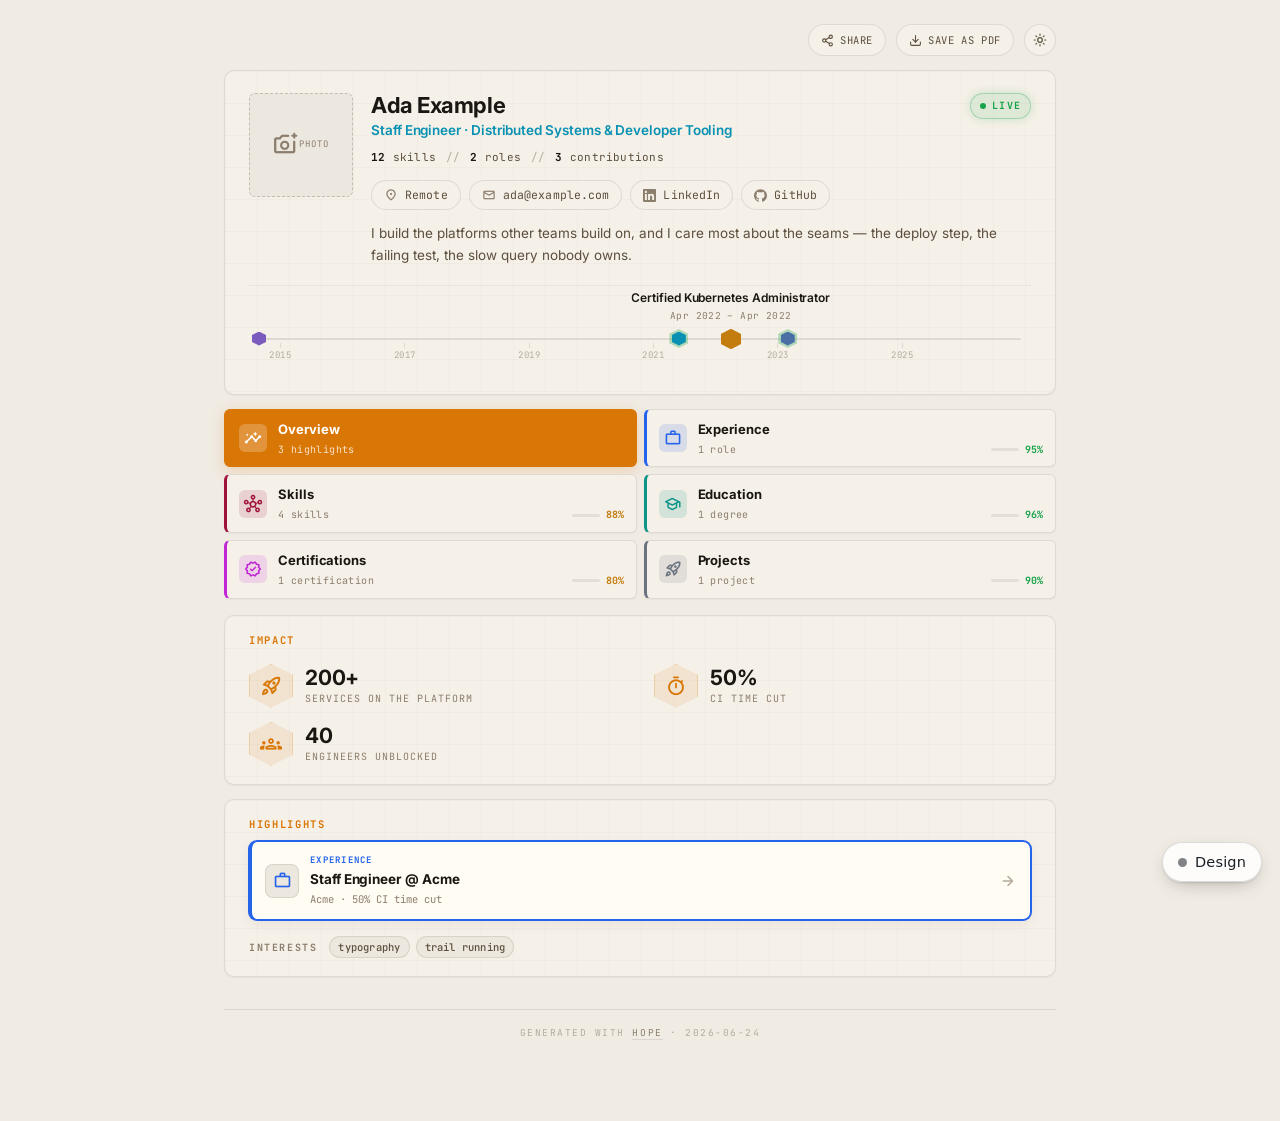
==== commit 46381017: "feat(portfolio): add dark mode + a shared design switcher across all six designs Builds on #14 (five" ====
--- a/assets/templates/portfolio/index.html
+++ b/assets/templates/portfolio/index.html
@@ -237,5 +237,6 @@
      so window.HOPE_DATA exists before portfolio.js runs. -->
 <script src="data.js"></script>
 <script src="portfolio.js"></script>
+<script src="switcher.js"></script>
 </body>
 </html>
--- a/assets/templates/portfolio/portfolio.css
+++ b/assets/templates/portfolio/portfolio.css
@@ -240,6 +240,10 @@
   body.print-doc-portfolio.print-style-ink .level-bar .seg { background: #555 !important; }
   body.print-doc-portfolio.print-style-ink .skill-cat-header .ledge { box-shadow: none; }
   body.print-doc-portfolio.print-style-ink .skill-cat { --cat-color: #333 !important; }
+  /* Radar in ink: crisp mono outline, no tint fill; the web rings follow
+     --border-default (#cfcfcf) so the chart still reads on white. */
+  body.print-doc-portfolio.print-style-ink .skill-radar-poly { fill: transparent !important; stroke: #111 !important; }
+  body.print-doc-portfolio.print-style-ink .skill-radar-dot { fill: #111 !important; }
   /* Hardcoded rgba contrib type-icon accents bypass the token swap — force monochrome. */
   body.print-doc-portfolio.print-style-ink .contrib-head .type-icon { color: #555 !important; }
 
@@ -494,8 +498,8 @@
 /* Neutral chips — skill-chip bones, no category colors. */
 .summary-interests .skill-chip { background: var(--surface-2); color: var(--text-secondary); border-color: var(--border-default); }
 
-.section-grid { display: grid; grid-template-columns: 1fr 1fr; gap: 8px; margin-bottom: 16px; }
-.section-btn { background: var(--card-bg); border: 1px solid var(--border-default); border-radius: var(--radius-button); padding: 12px 14px; display: flex; align-items: center; gap: 12px; text-align: left; font-family: inherit; box-shadow: var(--shadow-sm); transition: all 0.2s ease; }
+.section-grid { display: grid; grid-template-columns: 1fr 1fr; gap: 7px; margin-bottom: 16px; }
+.section-btn { background: var(--card-bg); border: 1px solid var(--border-default); border-radius: var(--radius-button); padding: 9px 12px; display: flex; align-items: center; gap: 11px; text-align: left; font-family: inherit; box-shadow: var(--shadow-sm); transition: all 0.2s ease; }
 /* App identity colors — the timeline's type palette threads into each app's
    tile and content borders (color = navigation: the slate hex on the
    timeline leads to the slate-edged app). Fill stays BRAND orange on the
@@ -513,11 +517,11 @@
 .section-btn[data-section="social"] { --app: var(--app-social); }
 .section-btn:hover { background: var(--card-bg-hover); border-color: var(--border-hover); transform: translateY(-1px); }
 .section-btn.active { background: var(--accent-orange); border-color: var(--accent-orange); box-shadow: var(--accent-orange-glow); }
-.section-btn .icon { width: 32px; height: 32px; border-radius: var(--radius-button); background: var(--surface-2); background: color-mix(in srgb, var(--app) 14%, transparent); display: flex; align-items: center; justify-content: center; flex-shrink: 0; color: var(--app); transition: all 0.2s; }
+.section-btn .icon { width: 28px; height: 28px; border-radius: var(--radius-button); background: var(--surface-2); background: color-mix(in srgb, var(--app) 14%, transparent); display: flex; align-items: center; justify-content: center; flex-shrink: 0; color: var(--app); transition: all 0.2s; }
 .section-btn.active .icon { background: rgba(255,255,255,0.22); color: white; }
-.section-btn .icon .material-symbols-rounded { font-size: 20px; }
-.section-btn .body { flex: 1; min-width: 0; display: flex; flex-direction: column; gap: 5px; }
-.section-btn .label { font-size: 13.5px; font-weight: 700; letter-spacing: -0.005em; color: var(--text-primary); }
+.section-btn .icon .material-symbols-rounded { font-size: 18px; }
+.section-btn .body { flex: 1; min-width: 0; display: flex; flex-direction: column; gap: 3px; }
+.section-btn .label { font-size: 13px; font-weight: 700; letter-spacing: -0.005em; color: var(--text-primary); }
 .section-btn.active .label { color: white; }
 .section-btn .meta { display: flex; align-items: center; gap: 8px; }
 .section-btn .count { font-family: var(--font-mono); font-size: 10px; color: var(--text-muted); letter-spacing: 0.04em; flex-shrink: 0; }
@@ -631,6 +635,21 @@
 .skill-cat-header .name { font-family: var(--font-mono); font-size: 11px; font-weight: 700; text-transform: uppercase; letter-spacing: 0.16em; color: var(--cat-color, var(--accent-cyan)); opacity: 0.92; }
 .skill-cat-header .count { font-family: var(--font-mono); font-size: 10.5px; color: var(--text-dim); }
 .skill-grid { display: grid; grid-template-columns: repeat(auto-fit, minmax(220px, 1fr)); gap: 6px; }
+
+/* ── Skills radar — optional spider chart above the level-bar HUD ─────────
+   Inline SVG built by renderSkillRadar(); EVERY color is a token so light /
+   dark / ink track automatically (the radar carries no hex). Static (no
+   animation) → inherits the pane's .materialize entrance, so prefers-reduced-
+   motion is already honored. */
+.skill-radar-wrap { display: flex; justify-content: center; margin: 4px 0 24px; }
+.skill-radar { width: 100%; max-width: 440px; height: auto; overflow: visible; }
+.skill-radar-web { fill: none; stroke: var(--border-default); stroke-width: 1; vector-effect: non-scaling-stroke; }
+.skill-radar-axis { fill: none; stroke: var(--border-subtle); stroke-width: 1; vector-effect: non-scaling-stroke; }
+.skill-radar-poly { fill: color-mix(in srgb, var(--accent-orange) 14%, transparent); stroke: var(--accent-orange); stroke-width: 2; stroke-linejoin: round; vector-effect: non-scaling-stroke; }
+.skill-radar-dot { fill: var(--accent-orange); }
+.skill-radar-dot.is-hot { stroke: var(--card-bg); stroke-width: 1.5; }
+.skill-radar-label { font-family: var(--font-mono); font-size: 9.5px; font-weight: 600; letter-spacing: 0.04em; text-transform: uppercase; fill: var(--text-secondary); }
+.skill-radar-label.is-hot { fill: var(--accent-orange); }
 
 /* ── Social Feed (optional app) ─── cards JS-rendered by portfolio.js into
    #social-grid. Two templates: EMBED cards (live media) + branded PROFILE
@@ -1034,50 +1053,48 @@
 
 /* ─── THE THROUGHLINE — print (T8) ──────────────────────────────────────
    Static rail in EVERY portfolio print style: playhead + tooltip hidden, ALL
-   node labels rendered. Two-row above/below alternation alone is NOT enough
-   at real entry densities (~15 nodes on a ~644px printed rail put same-row
-   neighbors as close as 26px while nowrap labels run 150-200px wide — pure
-   overprint). So labels print WRAPPED and narrow (max-width 80px, 8.5px/1.15
-   text, 7.5px date) on FOUR tiers: .tl-below (every 2nd node, JS-set) flips
-   under the rail, .tl-far (3rd+4th of each quartet, JS-set) pushes to an
-   outer row above/below — same-tier neighbors are 4 entries apart, which
-   clears the densest clusters. Below rows clear the year ticks; rail margins
-   reserve the tier depth. Colors ride the tokens, so ink's monochrome token
-   override covers hexes/labels/ticks for free; showcase inherits this block
-   unchanged. Resume modes never print the strip — it rides the existing
-   identity-card hide (body.print-doc-resume). */
+   node labels rendered. On screen only the ACTIVE node shows a label, so the
+   line reads cleanly left→right; but in print every label prints at once. To
+   keep the strict left→right read (no labels ever bounce ABOVE the line) while
+   still clearing dense clusters (~12 nodes on a ~644px rail put neighbors as
+   close as ~26px), labels print WRAPPED and narrow (max-width 78px, 8.5px/1.15
+   text, 7.5px date) and sit in TWO rows that BOTH hang BELOW the rail:
+   alternate nodes (.tl-stagger, JS-set on every 2nd node) drop to the lower
+   row, so same-row neighbors are 2 entries apart — enough horizontal clearance
+   for the narrow wrapped labels. Single horizontal stagger only, no vertical
+   zig-zag. Colors ride the tokens, so ink's monochrome token override covers
+   hexes/labels/ticks for free; showcase inherits this block unchanged. Resume
+   modes never print the strip — it rides the existing identity-card hide. */
 @media print {
   .tl-playhead, .tl-tooltip { display: none !important; }
-  .tl-rail { margin: 132px 10px 140px; }
-  .tl-rail.tl-has-ridge { margin-top: 160px; } /* + RIDGE_H of label headroom over lifted nodes */
+  .tl-rail { margin: 34px 10px 116px; }
+  .tl-rail.tl-has-ridge { margin-top: 60px; }
   .tl-node .tl-hex, .tl-node.tl-ongoing::before { transform: none !important; }
-  .tl-node-label { opacity: 1 !important; transform: translate(-50%, 0) !important; max-width: 80px; white-space: normal; text-align: center; }
+  /* All labels hang BELOW the rail — strict left→right, never above the line. */
+  .tl-node-label { opacity: 1 !important; bottom: auto; top: calc(100% + 14px); transform: translate(-50%, 0) !important; max-width: 78px; white-space: normal; text-align: center; }
   .tl-node-text { font-size: 8.5px; line-height: 1.15; }
   .tl-node-date { font-size: 7.5px; line-height: 1.2; }
   .tl-node.tl-clamp-start .tl-node-label, .tl-node.tl-clamp-end .tl-node-label { transform: translate(0, 0) !important; }
   .tl-node.tl-clamp-start .tl-node-label { text-align: left; }
   .tl-node.tl-clamp-end .tl-node-label { text-align: right; }
-  .tl-node.tl-far .tl-node-label { bottom: calc(100% + 70px); }
-  .tl-node.tl-below .tl-node-label { bottom: auto; top: calc(100% + 18px); }
-  .tl-node.tl-below.tl-far .tl-node-label { top: calc(100% + 78px); }
+  /* Lower row for alternate nodes — single horizontal stagger, still below. */
+  .tl-node.tl-stagger .tl-node-label { top: calc(100% + 62px); }
 }
 
 /* THE THROUGHLINE on the continuous canvas — mirror of the print block above
    (the continuous height is measured ON SCREEN, so the measured layout must
    BE the printed layout — same doctrine as the rest of this section). */
 body.print-continuous .tl-playhead, body.print-continuous .tl-tooltip { display: none !important; }
-body.print-continuous .tl-rail { margin: 132px 10px 140px; }
-body.print-continuous .tl-rail.tl-has-ridge { margin-top: 160px; }
+body.print-continuous .tl-rail { margin: 34px 10px 116px; }
+body.print-continuous .tl-rail.tl-has-ridge { margin-top: 60px; }
 body.print-continuous .tl-node .tl-hex, body.print-continuous .tl-node.tl-ongoing::before { transform: none !important; }
-body.print-continuous .tl-node-label { opacity: 1 !important; transform: translate(-50%, 0) !important; max-width: 80px; white-space: normal; text-align: center; }
+body.print-continuous .tl-node-label { opacity: 1 !important; bottom: auto; top: calc(100% + 14px); transform: translate(-50%, 0) !important; max-width: 78px; white-space: normal; text-align: center; }
 body.print-continuous .tl-node-text { font-size: 8.5px; line-height: 1.15; }
 body.print-continuous .tl-node-date { font-size: 7.5px; line-height: 1.2; }
 body.print-continuous .tl-node.tl-clamp-start .tl-node-label, body.print-continuous .tl-node.tl-clamp-end .tl-node-label { transform: translate(0, 0) !important; }
 body.print-continuous .tl-node.tl-clamp-start .tl-node-label { text-align: left; }
 body.print-continuous .tl-node.tl-clamp-end .tl-node-label { text-align: right; }
-body.print-continuous .tl-node.tl-far .tl-node-label { bottom: calc(100% + 70px); }
-body.print-continuous .tl-node.tl-below .tl-node-label { bottom: auto; top: calc(100% + 18px); }
-body.print-continuous .tl-node.tl-below.tl-far .tl-node-label { top: calc(100% + 78px); }
+body.print-continuous .tl-node.tl-stagger .tl-node-label { top: calc(100% + 62px); }
 
 /* ─── H1 · Wide-screen rails (≥1440px) ──────────────────────────────────
    THE RAILS CONTRACT: at wide viewports the summary floats in a quiet LEFT
@@ -1112,10 +1129,13 @@
    rendering stays byte-identical to the single-column layout. */
 @media (min-width: 1440px) {
   body:not(.print-continuous):not(.print-doc-resume):not(.print-doc-portfolio) .wrap {
-    max-width: 1488px; /* 832 center + 2×280 rail + 2×24 gap + 48 padding */
+    max-width: 1560px; /* center + identity rail + wider right column + gaps + padding */
     display: grid;
-    grid-template-columns: minmax(250px, 1fr) minmax(0, 832px) minmax(250px, 1fr);
-    column-gap: 24px;
+    /* REBALANCED: left rail is now identity-ONLY (compact), so it narrows; the
+       RIGHT column widens to give the relocated About bio a premium, readable
+       measure above the apps tiles (not a cramped sliver). */
+    grid-template-columns: minmax(232px, 0.82fr) minmax(0, 760px) minmax(330px, 1.18fr);
+    column-gap: 32px;
   }
   body:not(.print-continuous):not(.print-doc-resume):not(.print-doc-portfolio) .wrap > * { grid-column: 2; min-width: 0; }
   /* LEFT rail — the relocated summary, top-aligned with the identity card
@@ -1126,11 +1146,9 @@
   body:not(.print-continuous):not(.print-doc-resume):not(.print-doc-portfolio) .wrap > .summary-rail { grid-column: 1; grid-row: 2 / span 24; align-self: start; }
   /* Photo rides at the TOP of the rail: full rail width, forced square (img covers). */
   body:not(.print-continuous):not(.print-doc-resume):not(.print-doc-portfolio) .summary-rail .photo-upload { width: 100%; height: auto; aspect-ratio: 1 / 1; margin: 0 0 16px; }
-  /* "About" eyebrow lives ON the summary now (not the aside) so the photo sits ABOVE the header. */
-  body:not(.print-continuous):not(.print-doc-resume):not(.print-doc-portfolio) .summary-rail .summary::before { content: "About"; display: block; width: max-content; border-top: 2px solid var(--accent-orange); padding-top: 7px; margin-bottom: 10px; font-family: var(--font-mono); font-size: 10px; font-weight: 700; text-transform: uppercase; letter-spacing: 0.16em; color: var(--text-muted); }
-  body:not(.print-continuous):not(.print-doc-resume):not(.print-doc-portfolio) .summary-rail .summary { margin: 26px 0 0; max-width: none; font-size: 13px; }
-  /* The full identity now rides into the rail. Give the moved .identity-info room
-     under the square photo; contact pills stack full-width so long links wrap. */
+  /* LEFT rail is identity-ONLY now — the About bio has moved to the RIGHT
+     column. Give the identity-info room under the square photo; contact pills
+     stack full-width so long links wrap. */
   body:not(.print-continuous):not(.print-doc-resume):not(.print-doc-portfolio) .summary-rail .identity-info { flex: none; }
   /* PREMIUM STATS — drop the code-y "//" strip for a 2x2 metric grid that echoes
      the overview KPIs (.summary-stat): big Inter numeral over a mono micro-label. */
@@ -1141,7 +1159,10 @@
   /* PREMIUM CONTACT — hairline-divided list (not boxy full-width pills), with the
      icons in accent for a branded, editorial feel. Long links wrap in place. */
   body:not(.print-continuous):not(.print-doc-resume):not(.print-doc-portfolio) .summary-rail .contact-row { flex-direction: column; align-items: stretch; gap: 0; margin-top: 20px; border-top: 1px solid var(--border-subtle); }
-  body:not(.print-continuous):not(.print-doc-resume):not(.print-doc-portfolio) .summary-rail .contact-row .item { width: 100%; justify-content: flex-start; align-items: center; gap: 11px; padding: 11px 2px; border: none; border-bottom: 1px solid var(--border-subtle); border-radius: 0; background: transparent; color: var(--text-secondary); font-size: 12px; word-break: break-word; }
+  body:not(.print-continuous):not(.print-doc-resume):not(.print-doc-portfolio) .summary-rail .contact-row .item { width: 100%; justify-content: flex-start; align-items: center; gap: 11px; padding: 10px 2px; border: none; border-bottom: 1px solid var(--border-subtle); border-radius: 0; background: transparent; color: var(--text-secondary); font-size: 12px; word-break: break-word; }
+  /* Last contact link drops its hairline — it's the final element of the
+     identity-only left rail, so a trailing rule would dangle. */
+  body:not(.print-continuous):not(.print-doc-resume):not(.print-doc-portfolio) .summary-rail .contact-row .item:last-child { border-bottom: none; }
   body:not(.print-continuous):not(.print-doc-resume):not(.print-doc-portfolio) .summary-rail .contact-row a.item:hover { background: transparent; color: var(--text-primary); border-color: var(--border-subtle); }
   body:not(.print-continuous):not(.print-doc-resume):not(.print-doc-portfolio) .summary-rail .contact-row .item .material-symbols-rounded { font-size: 16px; color: var(--accent-orange); }
   body:not(.print-continuous):not(.print-doc-resume):not(.print-doc-portfolio) .summary-rail .contact-row .item svg { width: 15px; height: 15px; color: var(--accent-orange); }
@@ -1155,11 +1176,19 @@
   body:not(.print-continuous):not(.print-doc-resume):not(.print-doc-portfolio) .tl-rail-eyebrow { display: none; }
   body:not(.print-continuous):not(.print-doc-resume):not(.print-doc-portfolio) .identity-card:has(> .tl-strip:not([hidden])) .tl-rail-eyebrow { display: block; margin: 0 0 9px; font-family: var(--font-mono); font-size: 10.5px; font-weight: 700; text-transform: uppercase; letter-spacing: 0.16em; color: var(--accent-orange); }
   body:not(.print-continuous):not(.print-doc-resume):not(.print-doc-portfolio) .identity-card:has(> .tl-strip:not([hidden])) > #throughline { border-top: none; margin-top: 4px; }
-  /* RIGHT rail — the section-grid itself (never moved, never duplicated):
-     tiles stack single-column, same anatomy and behavior, and the rail
-     rides sticky so app navigation stays in reach while the center column
-     scrolls. align-self:start is load-bearing — a default-stretched grid
-     item fills its whole area and leaves sticky no room to travel. top
-     offset matches the .wrap top padding. */
-  body:not(.print-continuous):not(.print-doc-resume):not(.print-doc-portfolio) .wrap > .section-grid { grid-column: 3; grid-row: 2 / span 24; align-self: start; position: sticky; top: 24px; grid-template-columns: 1fr; margin-bottom: 0; }
-}
+  /* RIGHT column — the .about-rail aside (JS-built at wide): the About bio at
+     the TOP, then the apps grid (.section-grid, moved INTO the aside by JS so
+     both share column 3 and read top→bottom). The whole column rides sticky so
+     About + app navigation stay in reach while the center column scrolls.
+     align-self:start is load-bearing — a default-stretched grid item fills its
+     whole area and leaves sticky no room to travel. top offset matches the
+     .wrap top padding. */
+  body:not(.print-continuous):not(.print-doc-resume):not(.print-doc-portfolio) .wrap > .about-rail { grid-column: 3; grid-row: 2 / span 24; align-self: start; position: sticky; top: 24px; }
+  /* The About bio — premium editorial block at the top of the right column:
+     a thin orange ledge over a mono ABOUT eyebrow, then a generous, readable
+     measure (the widened column lets it breathe — no cramped sliver). */
+  body:not(.print-continuous):not(.print-doc-resume):not(.print-doc-portfolio) .about-rail .summary::before { content: "About"; display: block; width: max-content; border-top: 2px solid var(--accent-orange); padding-top: 7px; margin-bottom: 11px; font-family: var(--font-mono); font-size: 10.5px; font-weight: 700; text-transform: uppercase; letter-spacing: 0.16em; color: var(--accent-orange); }
+  body:not(.print-continuous):not(.print-doc-resume):not(.print-doc-portfolio) .about-rail .summary { margin: 0 0 22px; max-width: none; font-size: 14px; line-height: 1.72; color: var(--text-secondary); }
+  /* Apps grid below the bio — single-column tiles, same anatomy and behavior. */
+  body:not(.print-continuous):not(.print-doc-resume):not(.print-doc-portfolio) .about-rail > .section-grid { grid-template-columns: 1fr; margin-bottom: 0; }
+}
